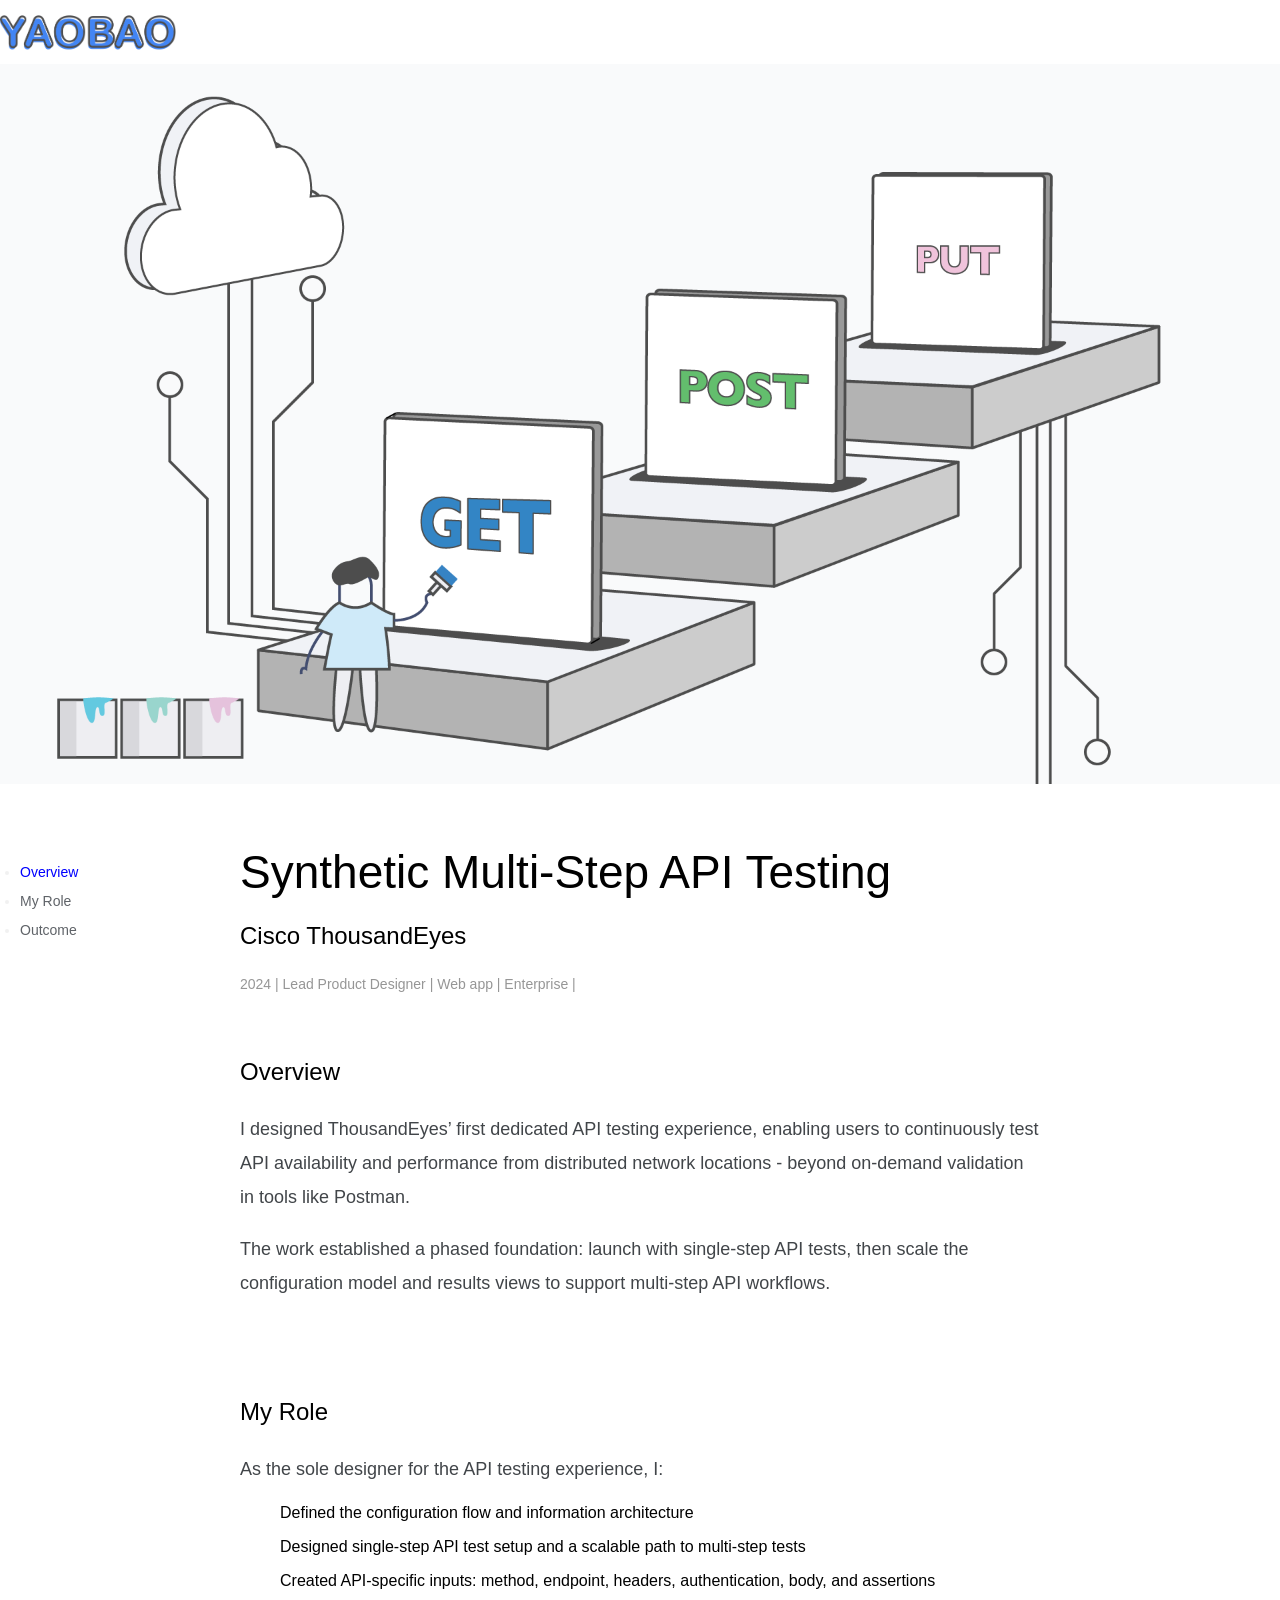
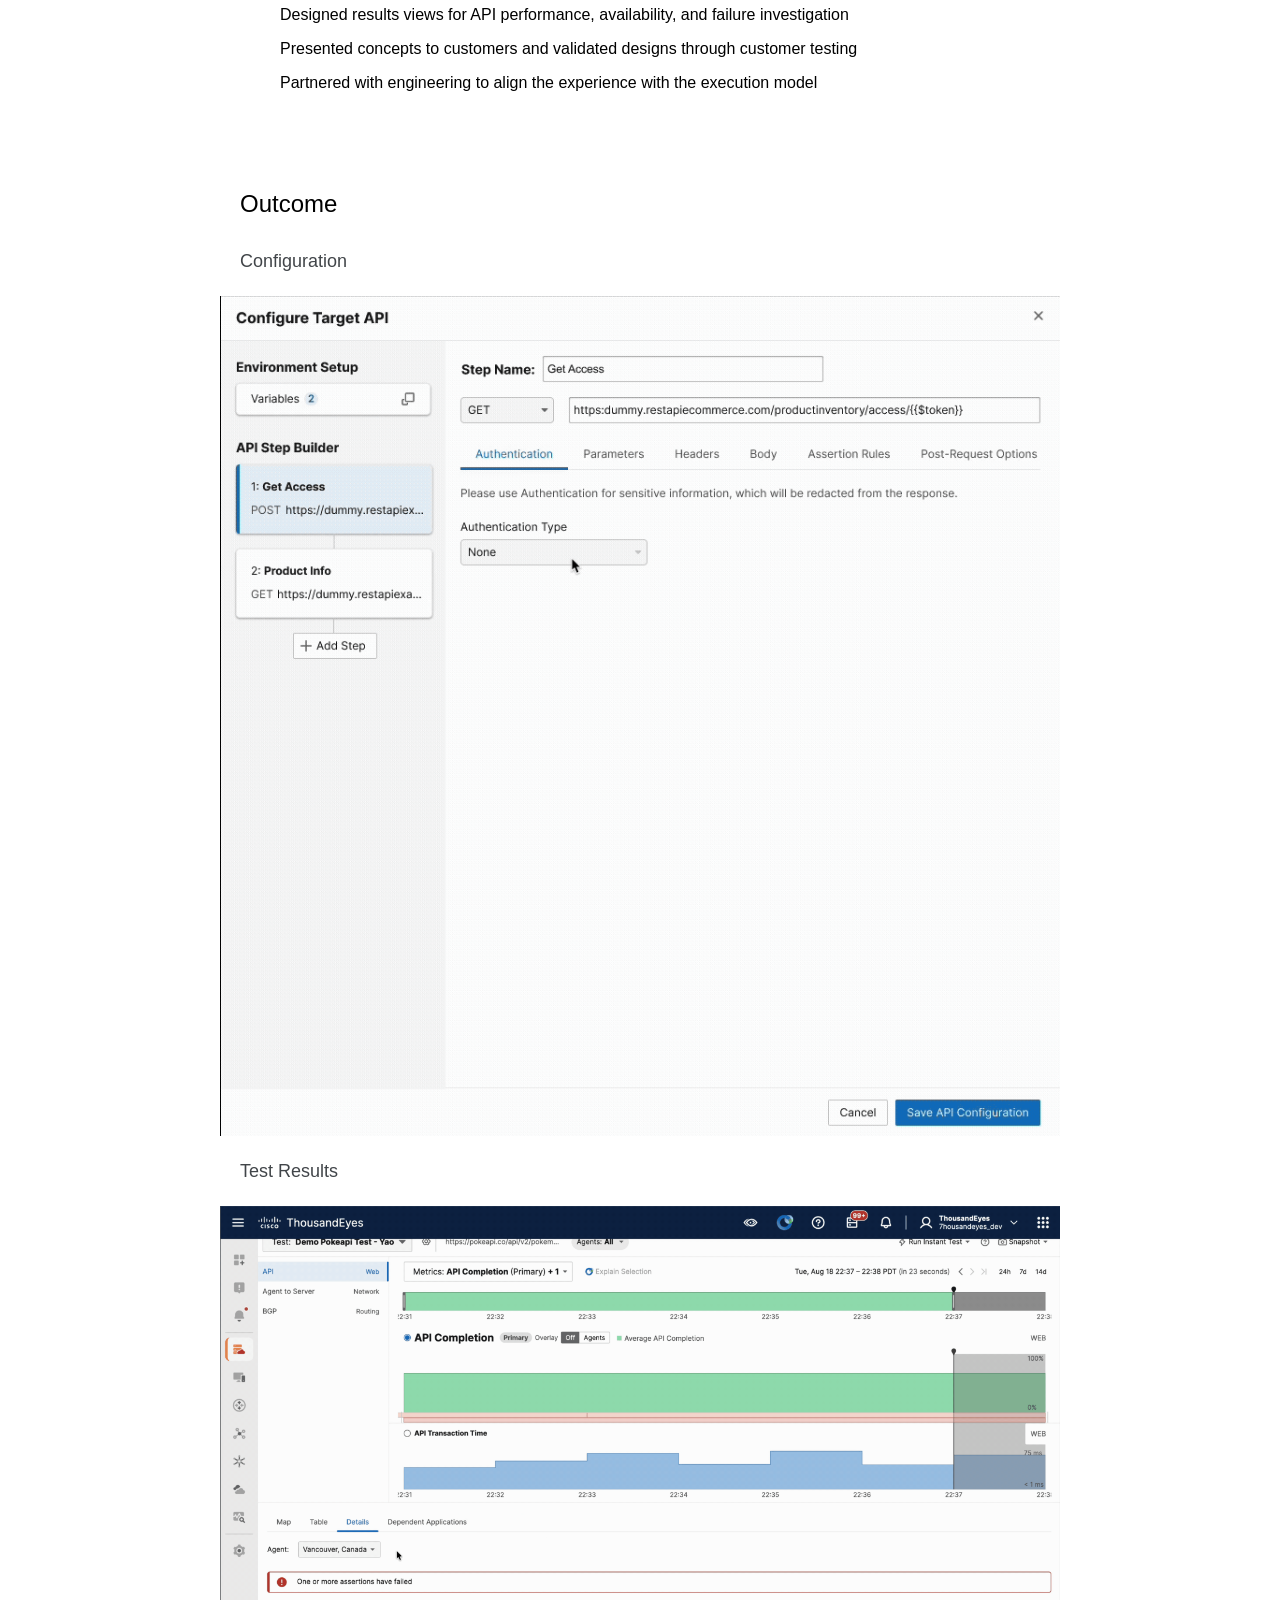
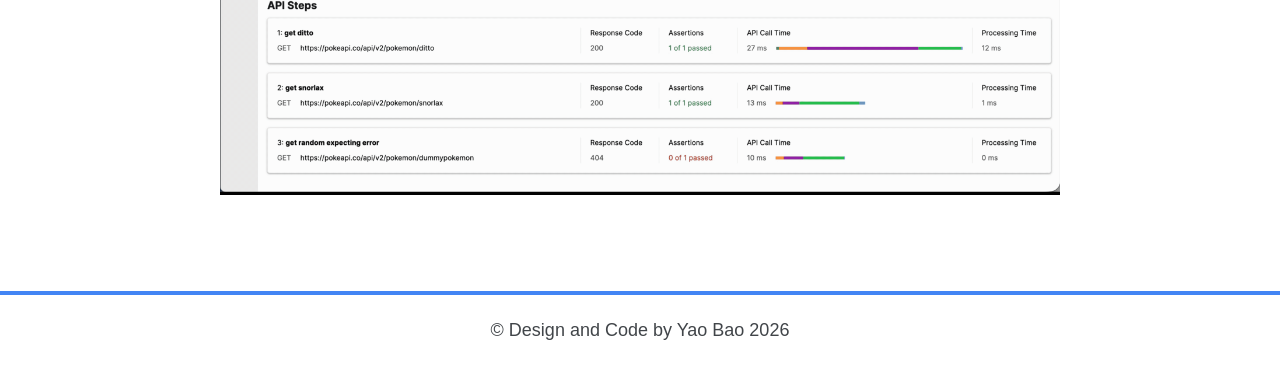
==== 1-API.html @ 7902f37d "Update 1-API.html" ====
<!DOCTYPE html>
<html lang=en>

<head>
    <meta charset="utf-8">
    <meta http-equiv="X-UA-Compatible" content="IE=edge">
    <title>Yao Bao UX Portfolio</title>
    <meta name="description" content="Yao Bao Portfolio">
    <meta name="viewport" content="width=device-width, initial-scale=1">
    <link rel="stylesheet" href="projectstyle.css">
    <link href="https://fonts.googleapis.com/css?family=Roboto:300,300i,400,400i,500,500i,700,700i" rel="stylesheet">
    <link href="https://fonts.googleapis.com/css?family=Roboto+Mono:300,300i,400,400i,500,500i,700,700i" rel="stylesheet">
    <script src="jquery-3.2.1.min.js"></script>
</head>
<style>
    .scroll-down {
      opacity: 1;
      -webkit-transition: all .5s ease-in 3s;
      transition: all .5s ease-in 3s;
    }

    .scroll-down {
      position: absolute;
      bottom: 30px;
      left: 50%;
      margin-left: -16px;
      display: block;
      width: 32px;
      height: 32px;
      border: 2px solid #424242;
      background-size: 14px auto;
      border-radius: 50%;
      z-index: 2;
      -webkit-animation: bounce 2s infinite 2s;
      animation: bounce 2s infinite 2s;
      -webkit-transition: all .2s ease-in;
      transition: all .2s ease-in;
      transform: scale(1)
    }

    .scroll-down:before {
        position: absolute;
        top: calc(50% - 8px);
        left: calc(50% - 6px);
        transform: rotate(-45deg);
        display: block;
        width: 12px;
        height: 12px;
        content: "";
        border: 2px solid #424242;
        border-width: 0px 0 2px 2px;
    }

    @keyframes bounce {
      0%,
      100%,
      20%,
      50%,
      80% {
        -webkit-transform: translateY(0);
        -ms-transform: translateY(0);
        transform: translateY(0);
      }
      40% {
        -webkit-transform: translateY(-10px);
        -ms-transform: translateY(-10px);
        transform: translateY(-10px);
      }
      60% {
        -webkit-transform: translateY(-5px);
        -ms-transform: translateY(-5px);
        transform: translateY(-5px);
      }
    }
</style>

<body>
    
    <!--Scroll to top button-->
    <button onclick="topFunction()" id="myBtn" title="Go to top"> </button>
    
    <div class="projectwrapper">
           
        <!--Logo and Banner-->
        <div class="top-container">
            <div class="home-button">
                <a class="logo" href="index.html"></a>
            </div>
            <img class="banner-img" alt="Project Banner Image" src="img/1-API/API-Cover.png">
        </div>
        
        <!--Content Container-->
        <div class="content-container">
            
            <!--Scrollspy-->
            <div class="scrollspy" id="mySpy">
                <nav>
                    <ul>
                        <li> <a href='#section1'>Overview</a> </li>
                        <li> <a href='#section2'>My Role</a> </li>
                        <li> <a href='#section3'>Outcome</a> </li>
                    </ul>
                </nav>
            </div>
            
            <!--Content-->
            <div class="content">
                
                <!--Plan Title-->
                <h1>Synthetic Multi-Step API Testing</h1>
                <h2>Cisco ThousandEyes</h2>
                <div class="projectTag">2024 | Lead Product Designer | Web app | Enterprise |</div>
                <article>
                    <section>
                        <header>
                            <h3 id='section1'>Overview</h3> </header>
                        <p>I designed ThousandEyes’ first dedicated API testing experience, enabling users to continuously test API availability and performance from distributed network locations - beyond on-demand validation in tools like Postman.</p>
                        <p>The work established a phased foundation: launch with single-step API tests, then scale the configuration model and results views to support multi-step API workflows.</p>
                        
                        
                        
                    </section>
                    <section class="ok">
                        <header>
                            <h3 id='section2'>My Role</h3> </header>
                        <p>As the sole designer for the API testing experience, I:</p>    
                        <ul>Defined the configuration flow and information architecture</ul>
                        <ul>Designed single-step API test setup and a scalable path to multi-step tests</ul>
                        <ul>Created API-specific inputs: method, endpoint, headers, authentication, body, and assertions</ul>
                        <ul>Designed results views for API performance, availability, and failure investigation</ul>
                        <ul>Presented concepts to customers and validated designs through customer testing</ul>
                        <ul>Partnered with engineering to align the experience with the execution model</ul>
                    </section>
                    <section>
                        <header>
                            <h3 id='section3'>Outcome</h3> </header>
                        <p>Configuration</p>
                        <img class="content-img" alt="API Configuration" src="img/1-API/api_configurations.gif">
                        <p>Test Results</p>
                        <img class="content-img" alt="API Configuration" src="img/1-API/api_test_views.gif">
                    </section>
                    
                </article>
            </div>
        </div>
        <footer>
            <p>© Design and Code by Yao Bao 2026</p>
        </footer>
    </div>
    <script>
        (function () {
            var sections = document.querySelectorAll('article [id]');
            var navLinks = document.querySelectorAll('nav ul li a');

            function getClosestSection() {
                var sectionsLength = sections.length;
                for (var index = 0; index < sectionsLength; index++) {
                    if (isBelowScroll(sections.item(index))) break;
                }
                selectLink(sections.item(index).id)
            }

            function isBelowScroll(element) {
                var position = element.getBoundingClientRect();
                return ((position.top > 0 && position.top < window.innerHeight) || (position.bottom > 0 && position.bottom  < window.innerHeight));
            }

            function selectLink(id) {
                Array.prototype.forEach.call(navLinks, function (element) {
                    element.classList.remove('is-selected');
                });
                document.querySelector('a[href="#' + id + '"]').classList.add('is-selected');
            }
            window.addEventListener('scroll', function (event) {
                getClosestSection();
            });
        })();
    </script>
    <script>
        window.onscroll = function () {
            myFunction();
            scrollFunction()
        };
        var scrollspy = document.getElementById("mySpy");
        var sticky = scrollspy.offsetTop;

        function myFunction() {
            if (window.pageYOffset >= sticky - 60) {
                scrollspy.classList.add("sticky");
            }
            else {
                scrollspy.classList.remove("sticky");
            }
        }
        
        function scrollFunction() {
            if (document.body.scrollTop > 20 || document.documentElement.scrollTop > 20) {
                document.getElementById("myBtn").style.display = "block";
            }
            else {
                document.getElementById("myBtn").style.display = "none";
            }
        }
        function topFunction() {
            $('html, body').animate({
            scrollTop: 0
            }, 800);
        }
    </script>
    <script>
        $(function() {
        $('.scroll-down').click (function() {
        $('html, body').animate({scrollTop: $('section.ok').offset().top }, 'slow');
        return false;
        });
        });
    </script>
    
</body>

</html>
---- projectstyle.css ----
/* Copyright (c) 2017-2018 Yao Bao*/

/* #Navigation Items
================================================== */

#myBtn {
    display: none;
    position: fixed;
    width:50px;
    height:50px;
    bottom: 20px;
    right: 20px;
    z-index: 999;
    border: none;
    outline: none;
    cursor: pointer;
    background-image: url(img/angle-up.png);
    background-size: contain;
    background-repeat: no-repeat;
    border-radius: 50%;
}

/*Scrollspy*/
nav {
    position: absolute;
    width: 150px;
    height: auto;
    background: #fff;
    font-family:'Inter', sans-serif;
}

nav ul{
    padding-left: 20px;
}

nav ul li {
    font-size: 14px;
    line-height: 24px;
    font-weight: 300;
    padding-bottom: 5px;
}

nav ul li a:link {
    text-decoration: none;
    color: #5f6368;
}

nav ul li a:hover {
    color: #5f6368;
}

nav ul li a:visited {
    color: #5f6368;
}

nav ul li a.is-selected {
    font-weight: 500; 
    color: blue;
}

/*Content
================================*/

body {
    font-family: "Inter", sans-serif;
    margin:0;
}

article {
    margin-top: 64px;
}

h1{
    font-family:'Inter', sans-serif;
    font-size: 46px;
    line-height: 56px;
    font-weight: 400;
    margin-bottom:20px;
}

h2{
    font-family:'Inter', sans-serif;
    font-size: 24px;
    margin-bottom: 24px;
    margin-top: 6px;
    line-height: 32px;
    font-weight: 500;
}

h3{
    font-family:'Inter', sans-serif;
    font-size: 24px;
    line-height: 32px;
    font-weight: 500;
}

h4{
    font-family:'Inter', sans-serif;
    font-size: 18px;
    line-height: 24px;
    font-weight: 500;
    color: #5f6368;
}

.projectTag{
    font-size: 14px;
    font-weight: 400;
    font-style: normal;
    color: #969696;
    font-family: 'Inter', sans-serif;
}

p{
    font-size: 18px;
    line-height: 34px;
    color: #414549;
}

a:link {
    text-decoration: none;
    color:#4285f4;
}

a:hover {
    color: #4285f4;
}

a:visited {
    color: #4285f4;
}

a.is-selected {
    font-weight: 500; 
    color: #4285f4;
}

.divider{
    width: 49%;
    height: 30px;
    border-right: 2px solid #424242;
    margin-bottom: 20px;
}

section{
    position: relative;
    margin-bottom: 96px;
}

.banner-img{
    width:100%;
}

.top-container {
    margin-left: auto;
    margin-right: auto;
    width: 100%;
    max-width: 1280px; 
}
.home-button{
    width:100%;
    height: 40px;
    position:relative;
    padding-top: 12px;
    padding-bottom: 12px;
}
.logo{
    position: relative;
    display: block;
    height: 40px;
    width: auto;
    background: url(img/logo-full.png) no-repeat;
    background-size: contain;
}
.content-container {
    margin-left: auto;
    margin-right: auto;
    width: 100%;
    max-width: 1280px; 
}
.scrollspy {
    width: 100%;
    position:relative;
    margin-top: 60px;
    color: #f1f1f1;
    display: block;
}

.content {
    width:800px;
    padding: 0 32px 0 32px;
    margin:auto;
    display:block;
}

.content-img{
    Width: 840px;
    margin-left:-20px;
    margin-right: -20px;
    height: auto;
}

.content-img-shadow{
    Width: 840px;
    margin-left:-20px;
    margin-right: -20px;
    height: auto;
    box-shadow: 0 1px 2px rgba(0, 0, 0, .5);
}

section li{
    font-size: 18px;
    line-height: 34px;
    color: #414549;
}

.img-caption{
    font-size: 14px;
    font-weight: 400;
    font-style: normal;
    color: #969696;
    font-family: Roboto Mono;
    text-align: center;
    margin-top: 8px;
    margin-bottom: 30px;
}

.quote{
    font-size: 18px;
    line-height: 34px;
    color: #414549;
    font-style: italic;
    text-align: left;
    background-color: #f1f3f4;
    padding: 15px 50px 15px 50px;
    border-left: 4px solid #4285f4;
    border-top-right-radius: 5px;
    border-bottom-right-radius: 5px;
}



.sticky {
    position: fixed;
    top: 0;
    width: 100%;
}

.float-bottom{
    position: absolute;
    bottom: 0;
}

footer{
    border-top: 4px solid #4285f4;
    margin-left: auto;
    margin-right: auto;
    width: 100%;
    max-width: 1280px;
    text-align: center;
}



/*Image Slider Style*/



.mySlides1, .mySlides2, .mySlides3{display: none}
img {vertical-align: middle;}

/* Slideshow container */
.slideshow-container {
  max-width: 840px;
  position: relative;
  margin-left:-20px;
  margin-right: -20px;
  height: auto;
}

/* Next & previous buttons */
.prev, .next {
  cursor: pointer;
  position: absolute;
  top: 50%;
  width: auto;
  padding: 16px;
  margin-top: -22px;
  color: black;
  font-weight: bold;
  font-size: 18px;
  transition: 0.6s ease;
  border-radius: 0 3px 3px 0;
  
}

/* Position the "next button" to the right */
.next {
  right: 0;
  border-radius: 3px 0 0 3px;
}

/* Number text (1/3 etc) */
.numbertext {
  color: black;
  font-size: 12px;
  padding: 8px 12px;
  position: absolute;
  top: 0;
}

/* On hover, add a grey background color */
.prev:hover, .next:hover {
  background-color: #f1f1f1;
  color: black;
}

/*Responsiveness
============================*/

@media screen and (max-width: 1124px) {

    .top-container {
        margin-left: auto;
        margin-right: auto;
        width: 100%; 
    }
    .content-container {
        margin-left: auto;
        margin-right: auto;
        width: 100%; 
    }
    .content{
        width: 800px;
        padding: 0;
        margin-left: 150px;
        margin-right: auto;
    }
    .content-img{
        Width: 100%;
        margin: 0;
        height: auto;
    }
    
    .content-img-shadow{
        Width: 100%;
        margin: 0;
        height: auto;
    }
    .slideshow-container {
        max-width: 100%;
        margin: 0;
        height: auto;
    }
}

@media screen and (max-width: 1024px) {
    .scrollspy {
        display: none;
    }
    .top-container {
        margin-left: auto;
        margin-right: auto;
        width: 100%; 
    }
    .content-container {
        margin-left: auto;
        margin-right: auto;
        width: 100%; 
    }
    .content{
        width: 90%;
        padding: 0;
        margin-left: auto;
        margin-right: auto;
    }
    .slideshow-container {
        max-width: 100%;
        margin:0;
        height: auto;
    }

    .logo{
        position: relative;
        display: block;
        height: 40px;
        width: auto;
        margin-left: 20px;
        background: url(img/logo.png) no-repeat;
        background-size: contain;
    }
}
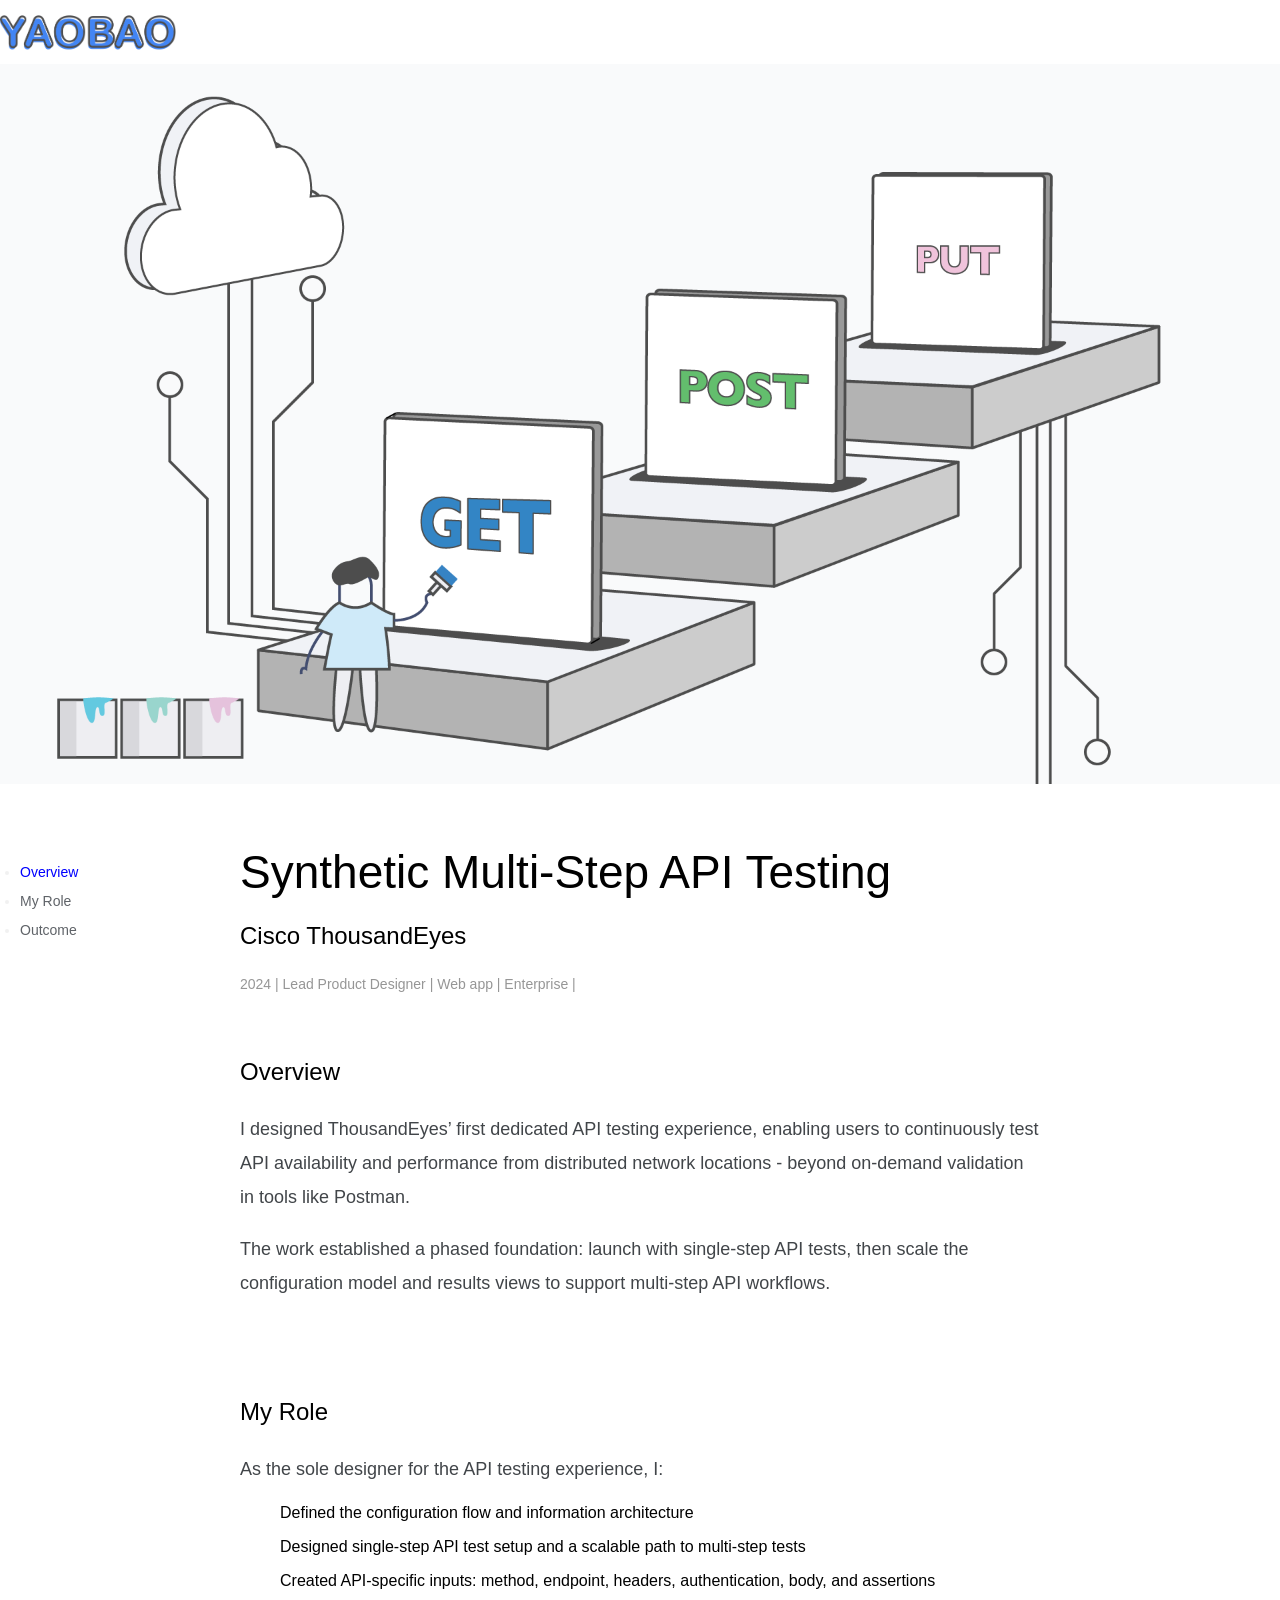
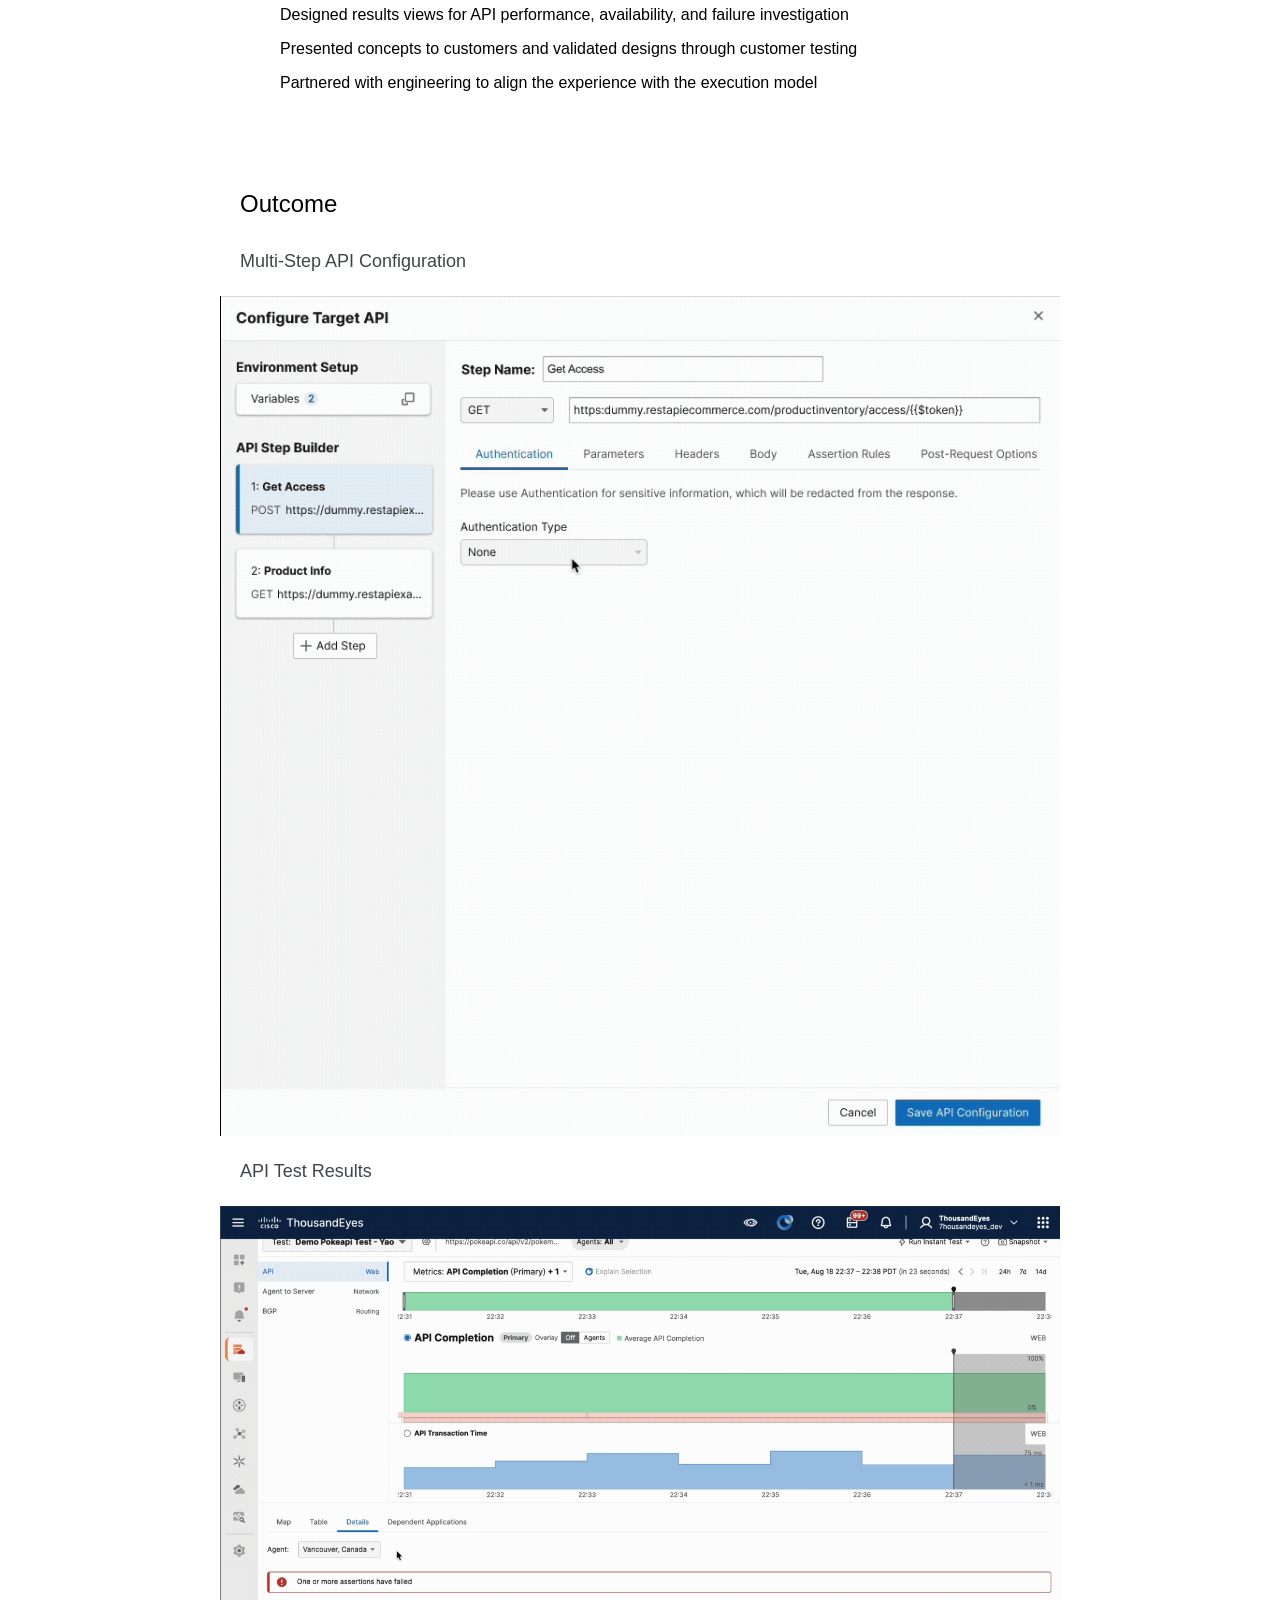
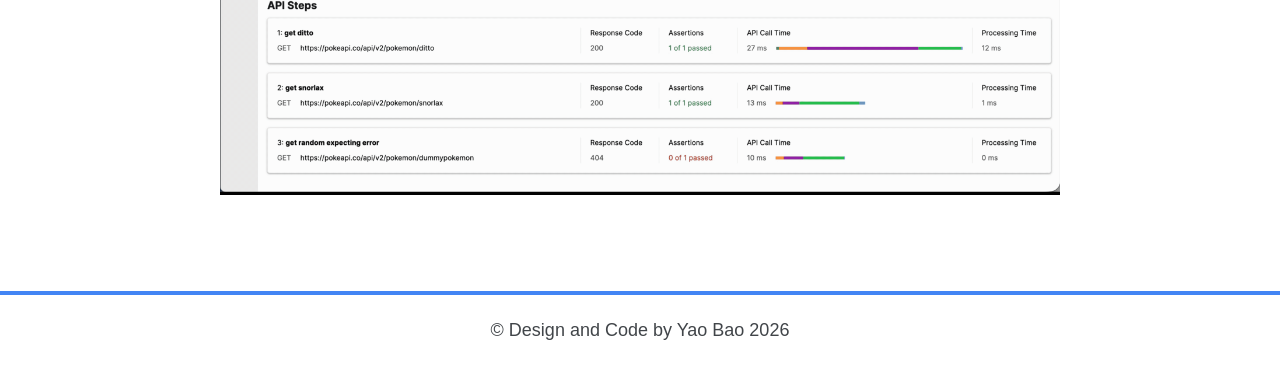
==== commit b9fcaa07: "Update 1-API.html" ====
--- a/1-API.html
+++ b/1-API.html
@@ -134,9 +134,9 @@
                     <section>
                         <header>
                             <h3 id='section3'>Outcome</h3> </header>
-                        <p>Configuration</p>
+                        <p>Multi-Step API Configuration</p>
                         <img class="content-img" alt="API Configuration" src="img/1-API/api_configurations.gif">
-                        <p>Test Results</p>
+                        <p>API Test Results</p>
                         <img class="content-img" alt="API Configuration" src="img/1-API/api_test_views.gif">
                     </section>
                     
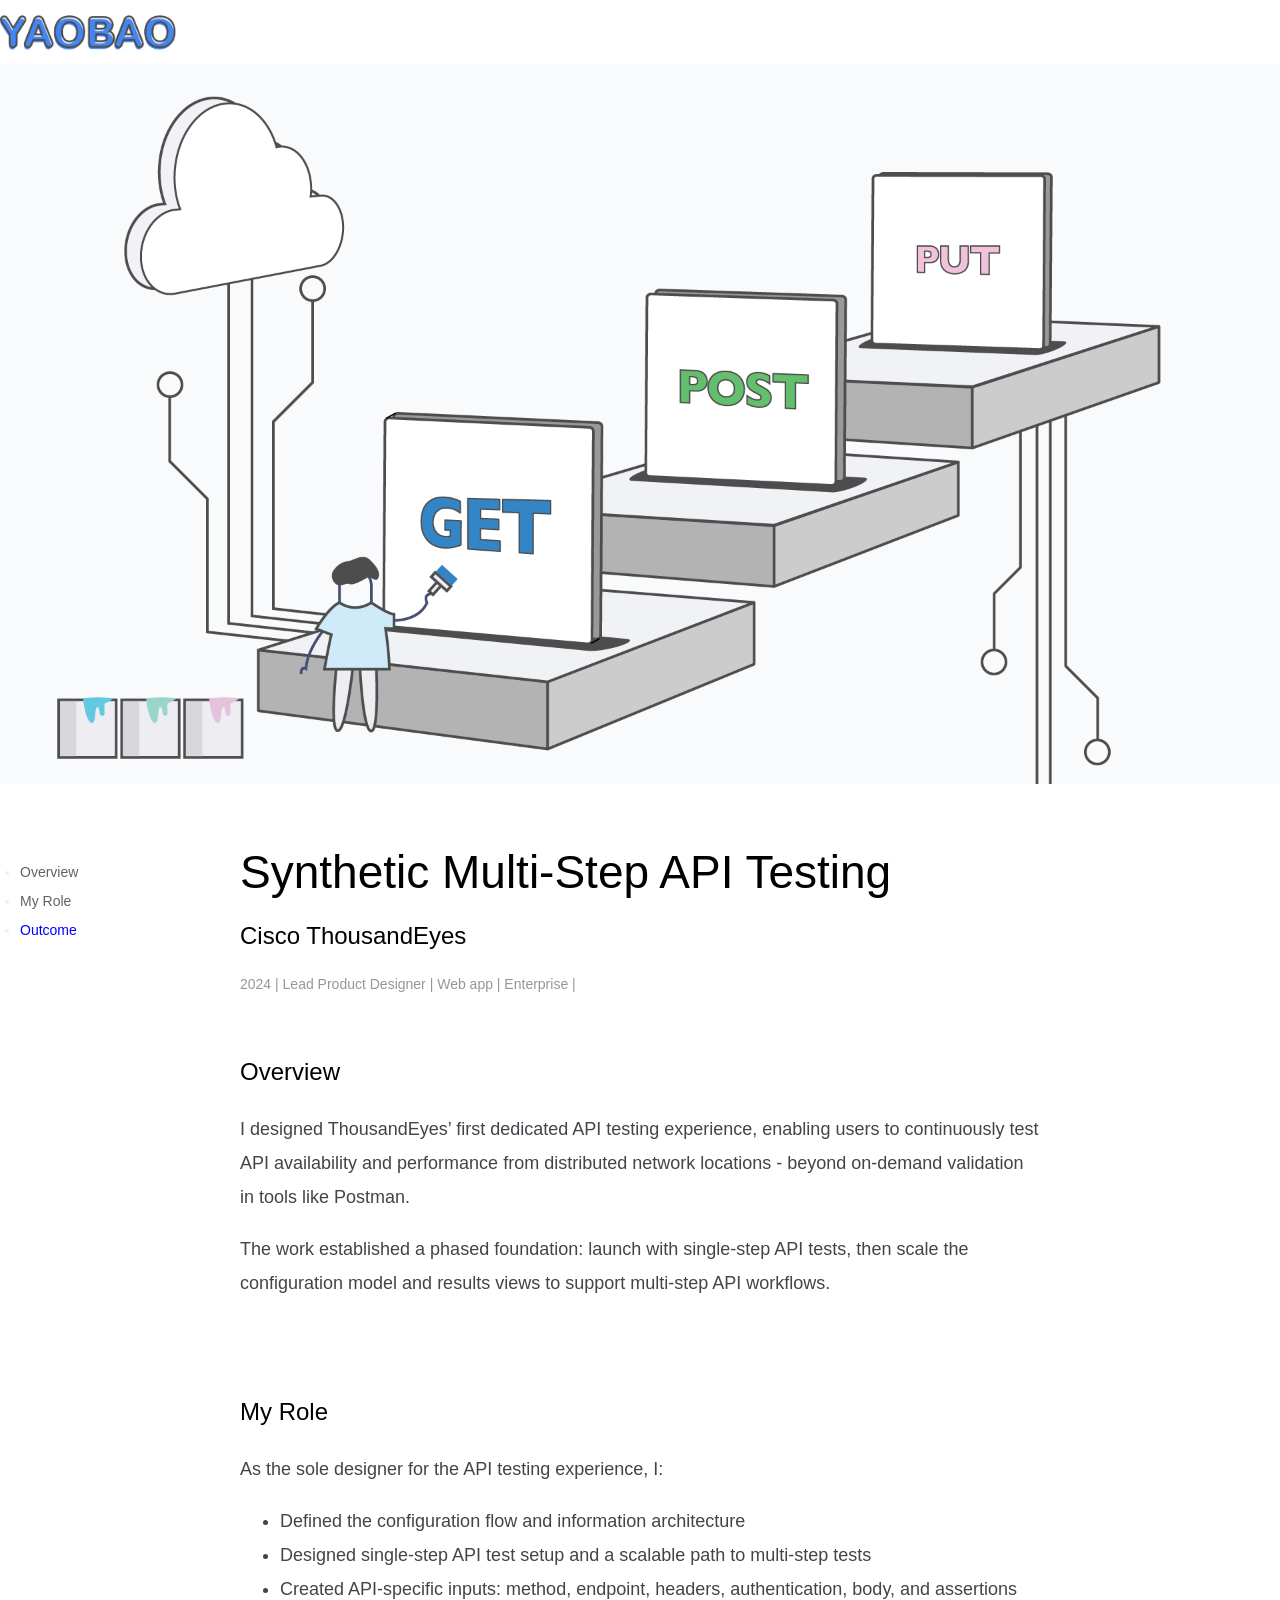
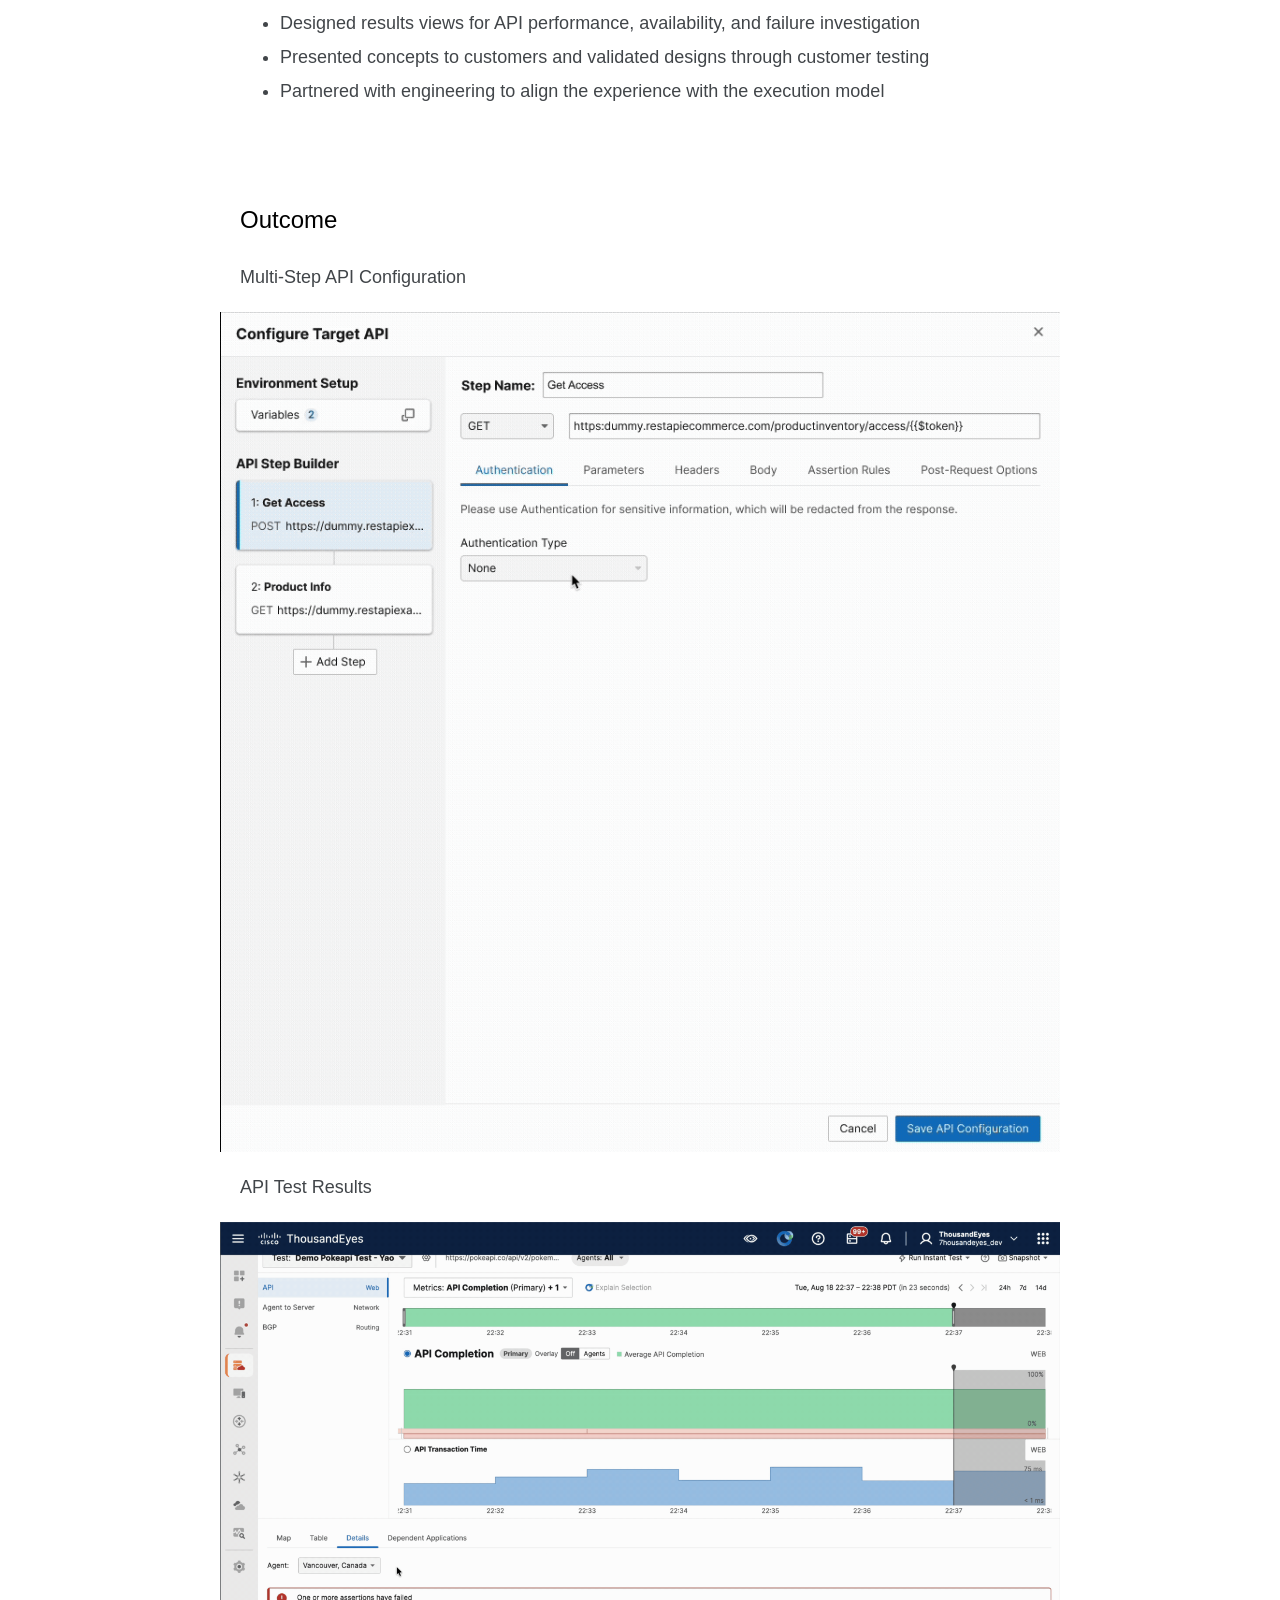
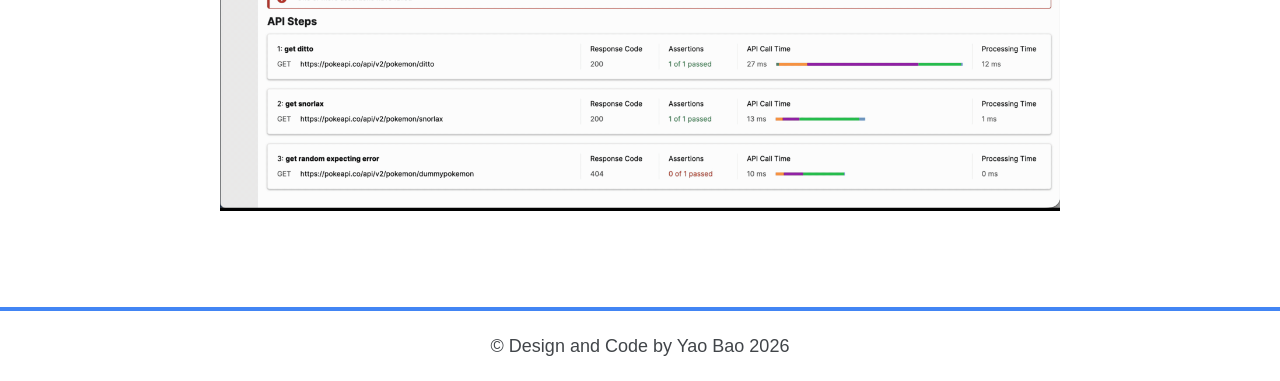
==== commit e8feeddc: "Update 1-API.html" ====
--- a/1-API.html
+++ b/1-API.html
@@ -124,12 +124,14 @@
                         <header>
                             <h3 id='section2'>My Role</h3> </header>
                         <p>As the sole designer for the API testing experience, I:</p>    
-                        <ul>Defined the configuration flow and information architecture</ul>
-                        <ul>Designed single-step API test setup and a scalable path to multi-step tests</ul>
-                        <ul>Created API-specific inputs: method, endpoint, headers, authentication, body, and assertions</ul>
-                        <ul>Designed results views for API performance, availability, and failure investigation</ul>
-                        <ul>Presented concepts to customers and validated designs through customer testing</ul>
-                        <ul>Partnered with engineering to align the experience with the execution model</ul>
+                        <ul>
+                            <li>Defined the configuration flow and information architecture</li>
+                            <li>Designed single-step API test setup and a scalable path to multi-step tests</li>
+                            <li>Created API-specific inputs: method, endpoint, headers, authentication, body, and assertions</li>
+                            <li>Designed results views for API performance, availability, and failure investigation</li>
+                            <li>Presented concepts to customers and validated designs through customer testing</li>
+                            <li>Partnered with engineering to align the experience with the execution model</li>
+                        </ul>
                     </section>
                     <section>
                         <header>
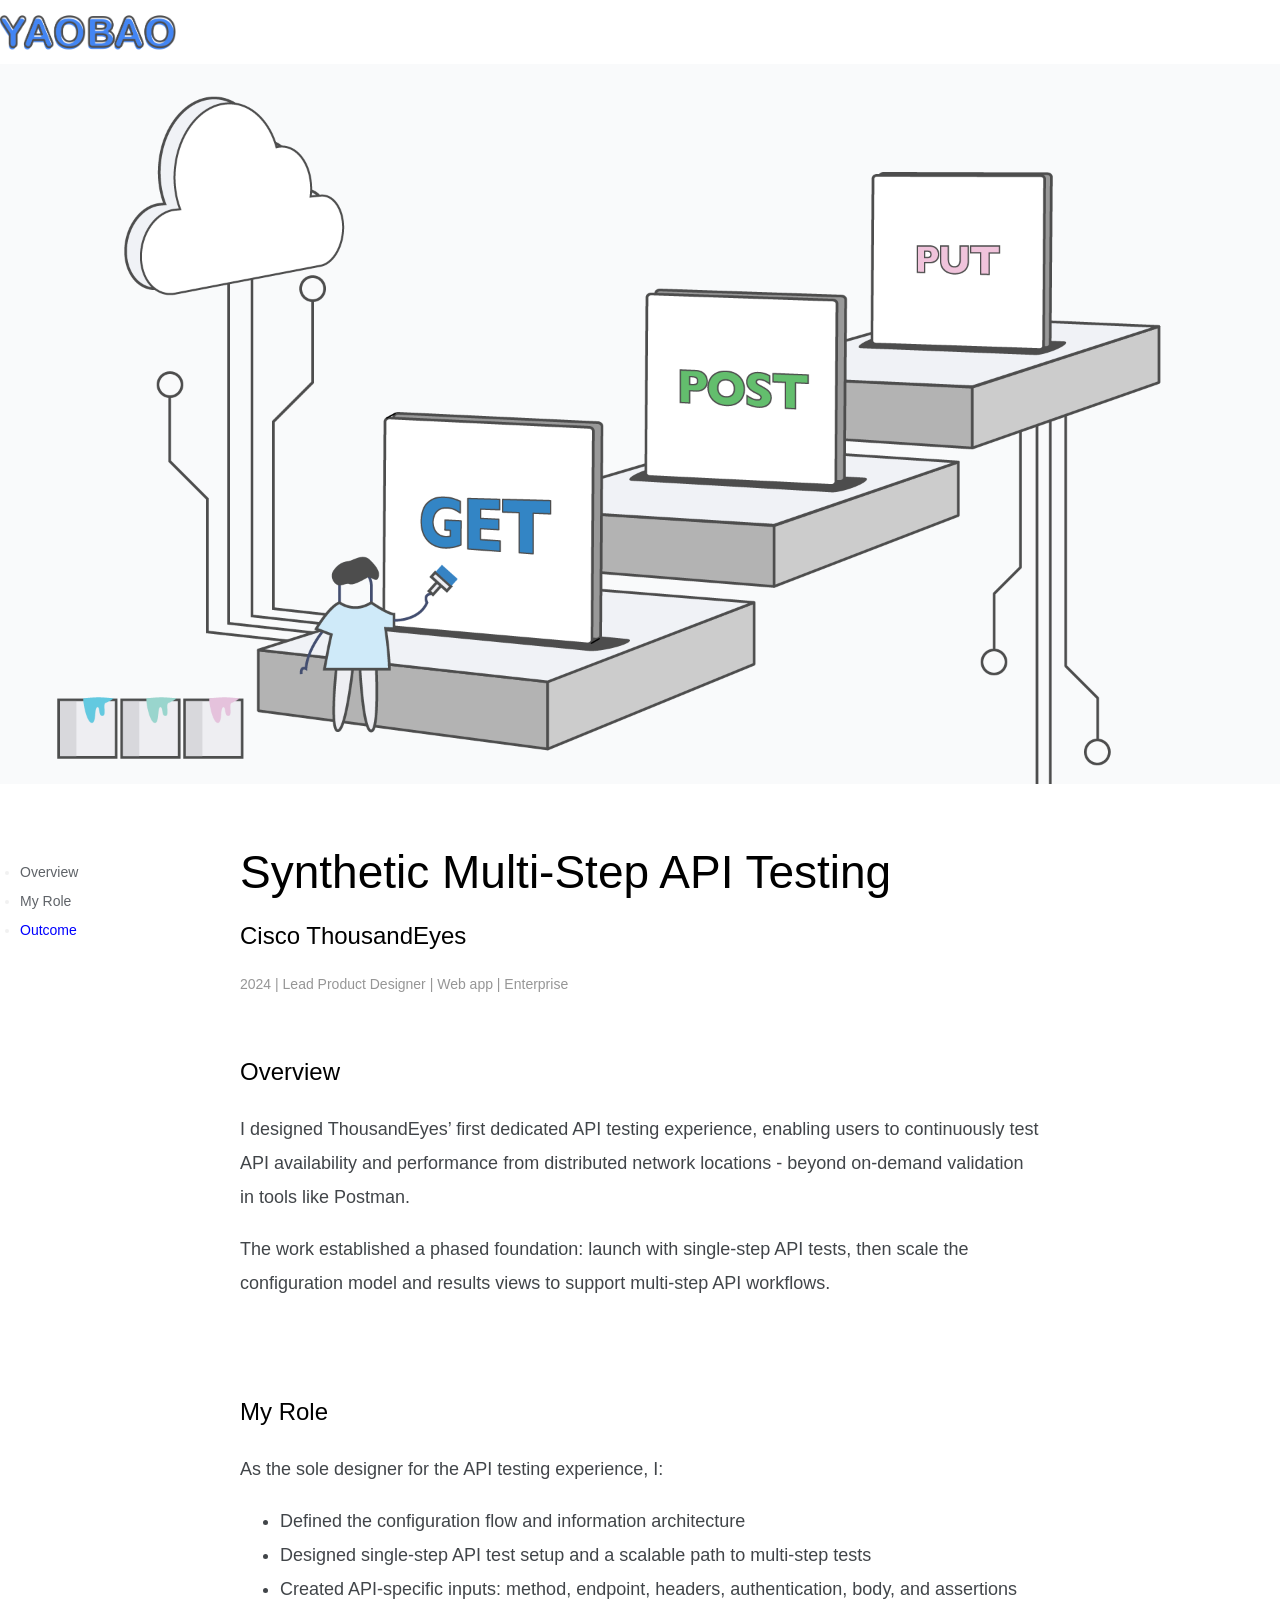
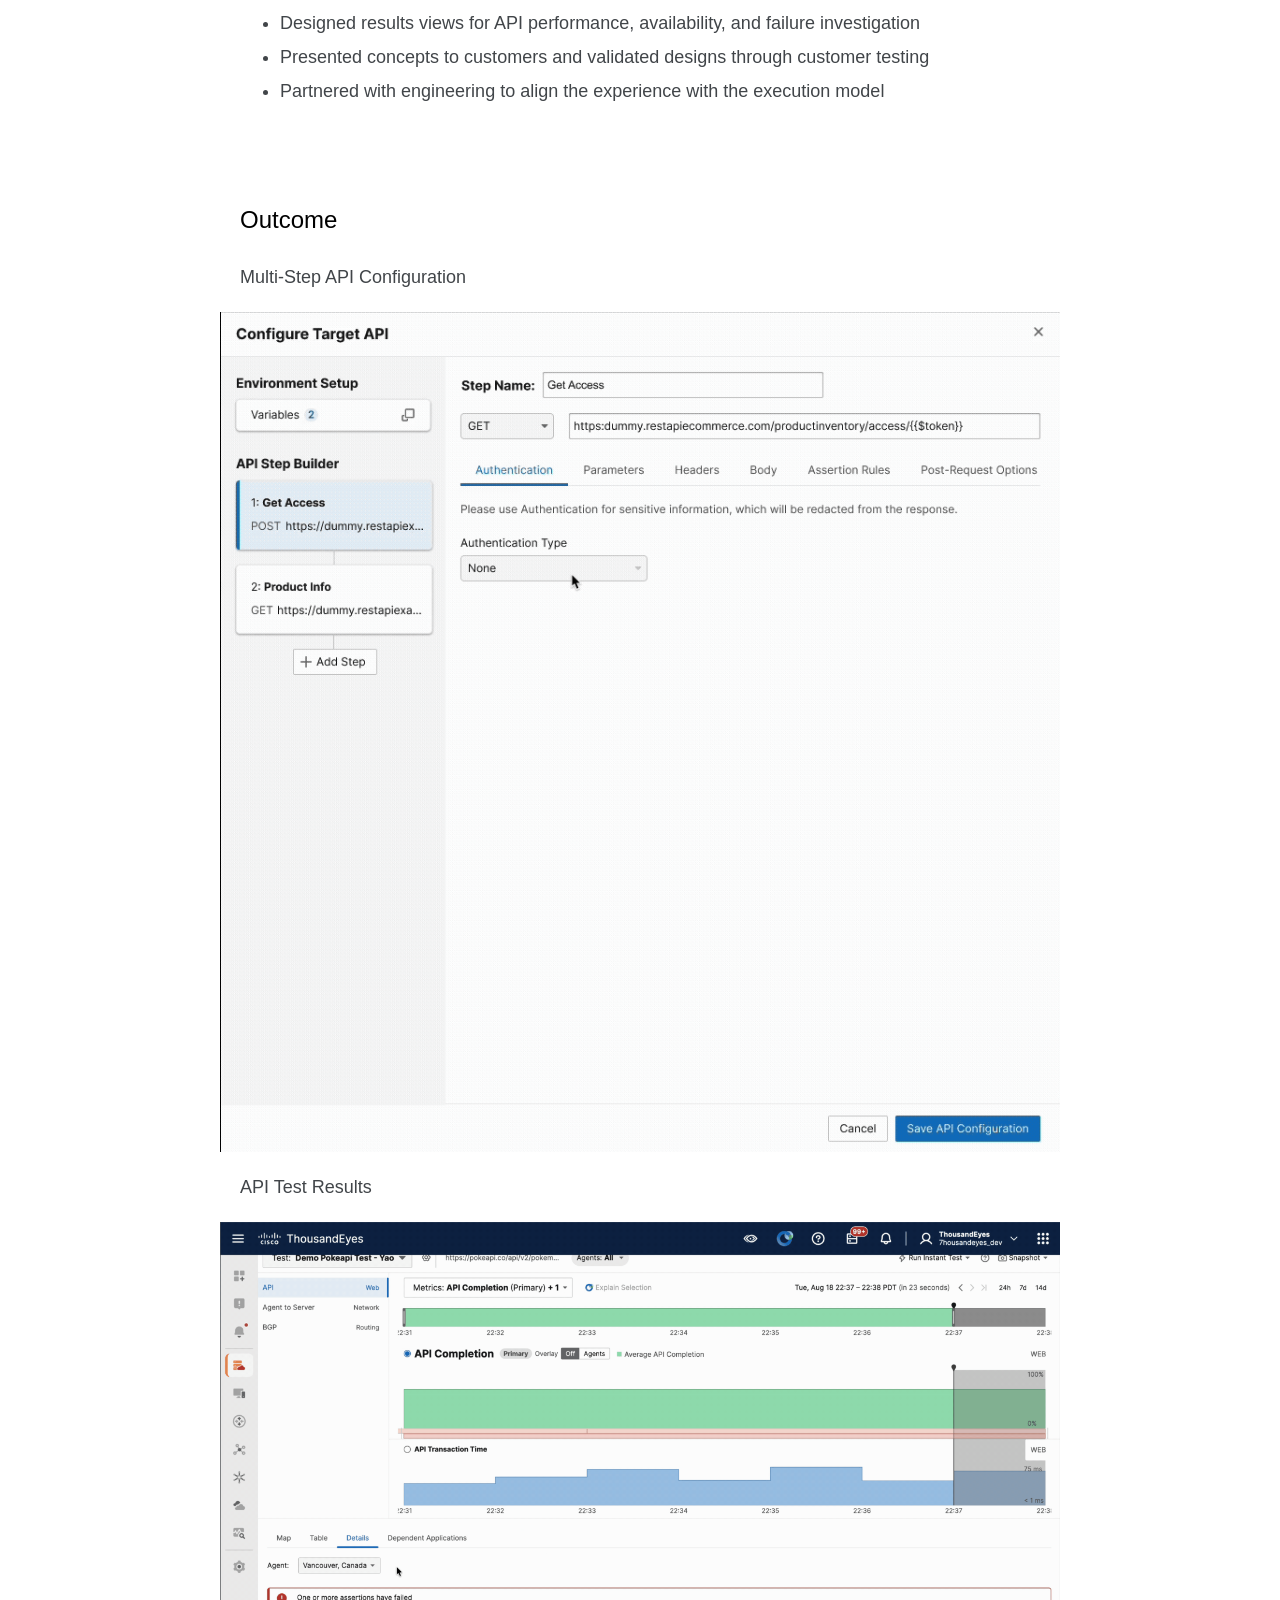
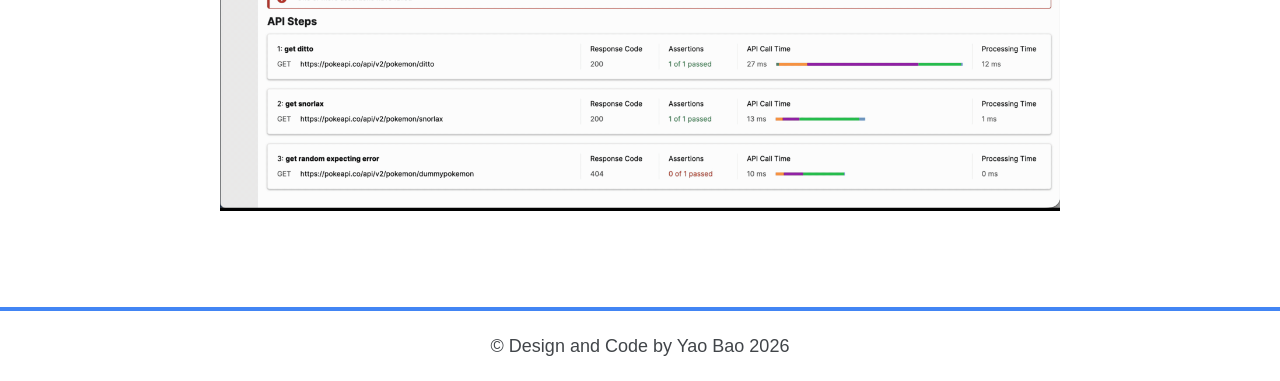
==== commit 234085f3: "Update 1-API.html" ====
--- a/1-API.html
+++ b/1-API.html
@@ -109,7 +109,7 @@
                 <!--Plan Title-->
                 <h1>Synthetic Multi-Step API Testing</h1>
                 <h2>Cisco ThousandEyes</h2>
-                <div class="projectTag">2024 | Lead Product Designer | Web app | Enterprise |</div>
+                <div class="projectTag">2024 | Lead Product Designer | Web app | Enterprise </div>
                 <article>
                     <section>
                         <header>
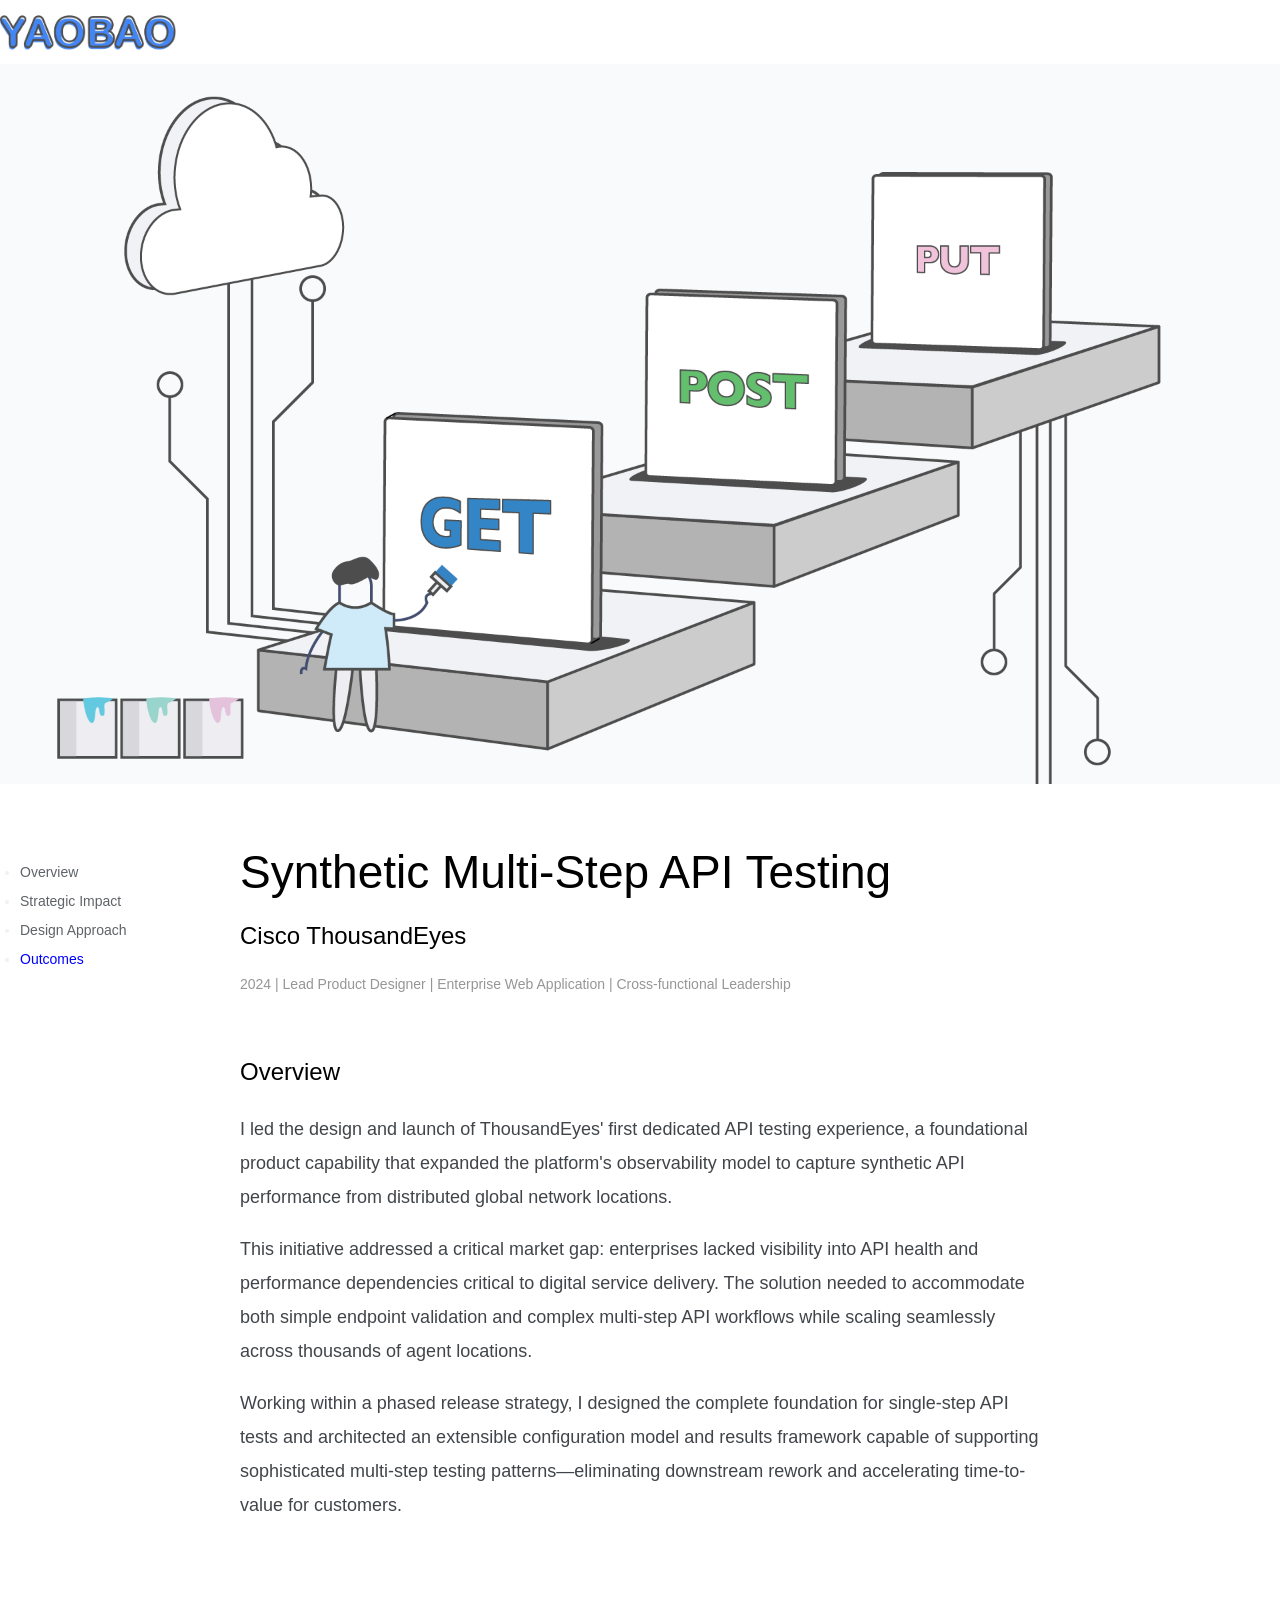
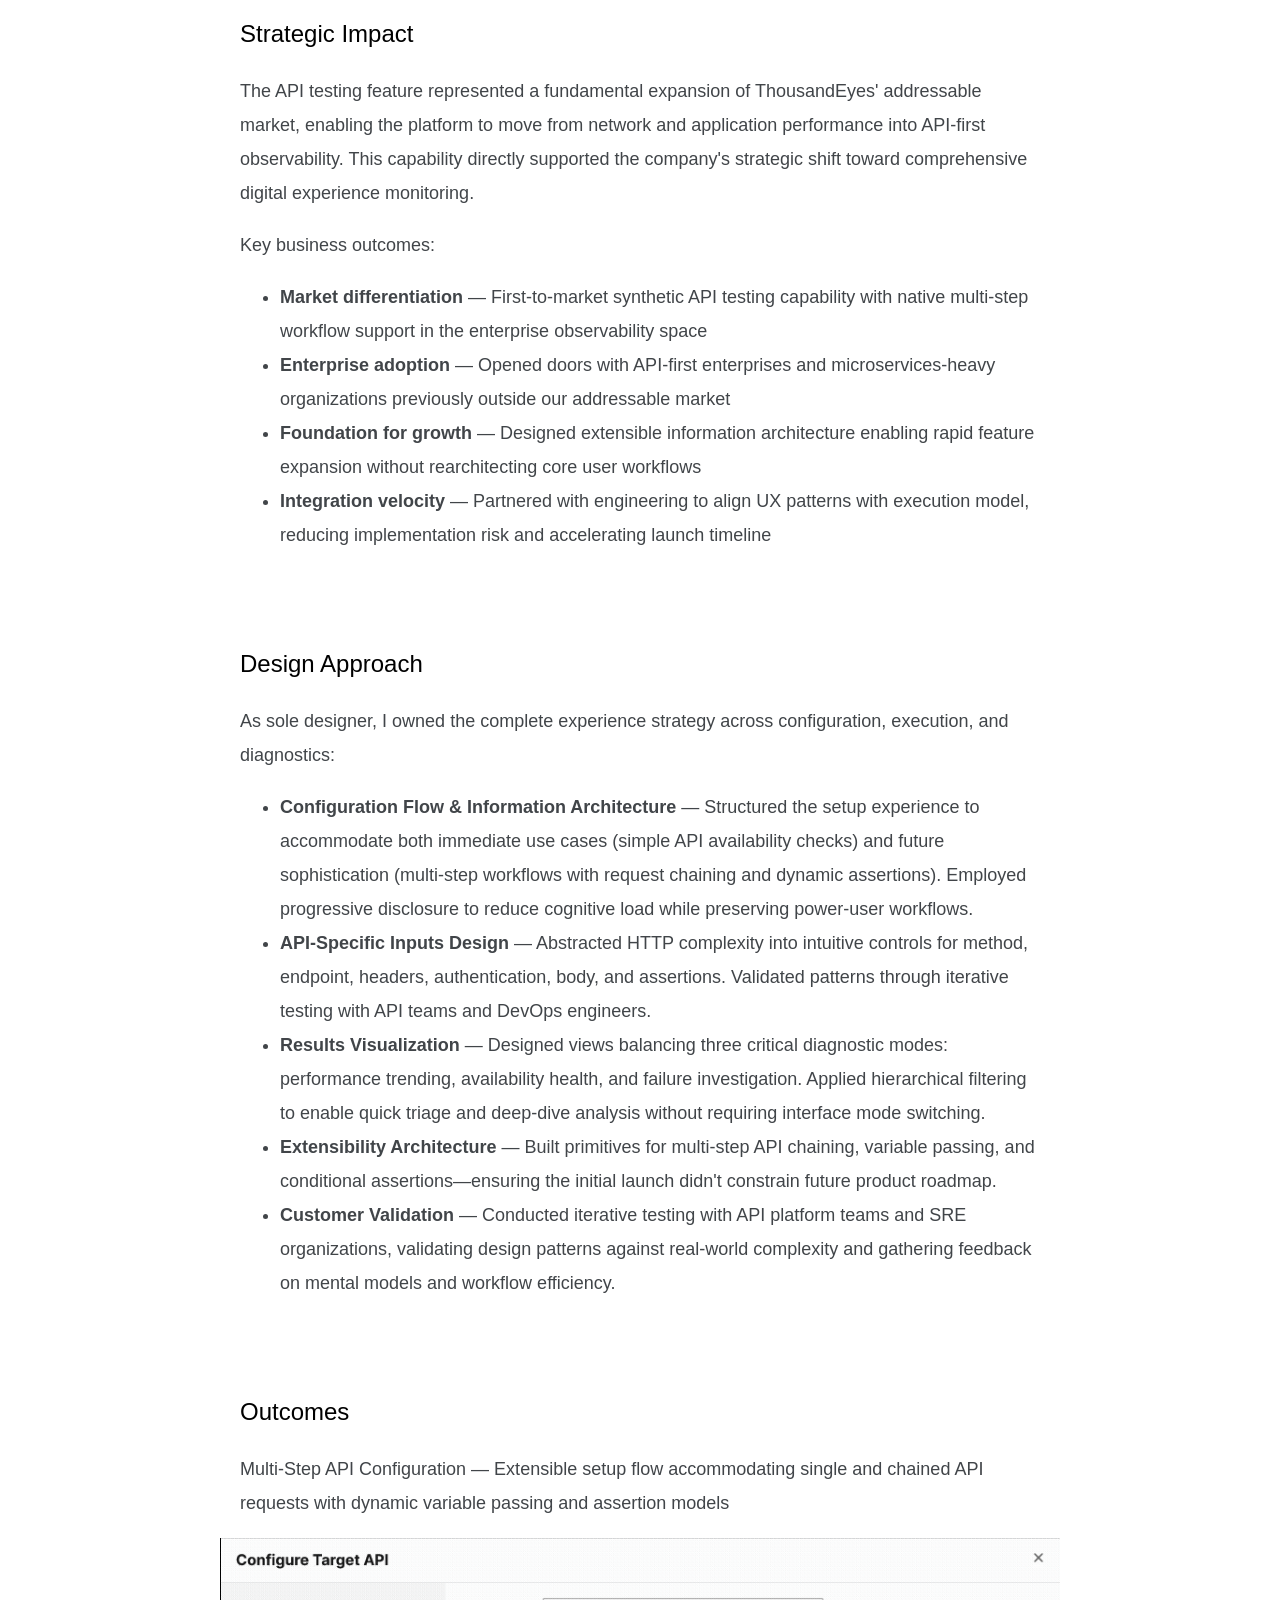
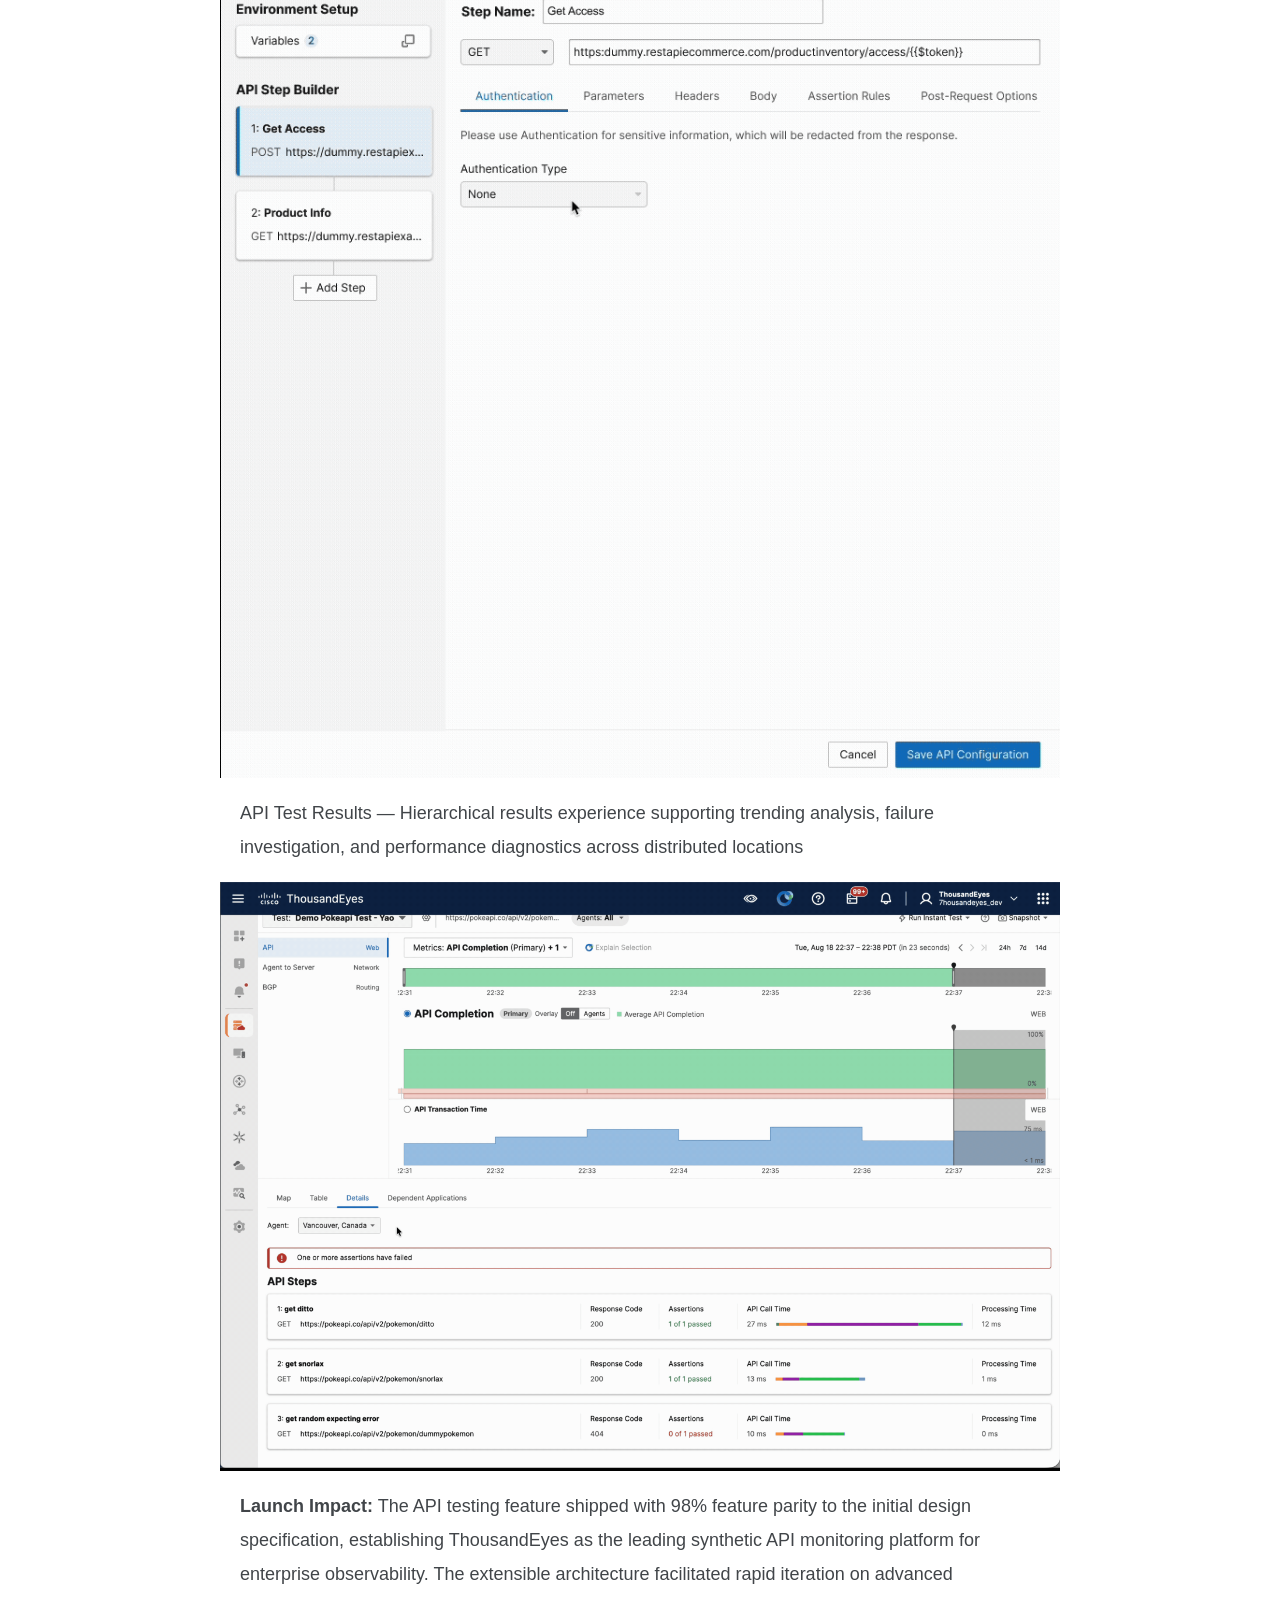
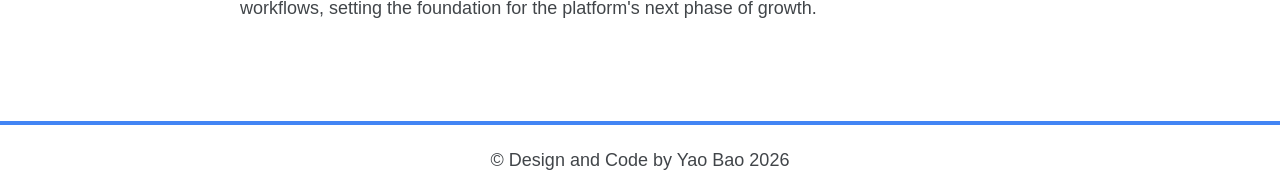
==== commit c29403bd: "Elevate API testing case study to senior staff designer level" ====
--- a/1-API.html
+++ b/1-API.html
@@ -97,8 +97,9 @@
                 <nav>
                     <ul>
                         <li> <a href='#section1'>Overview</a> </li>
-                        <li> <a href='#section2'>My Role</a> </li>
-                        <li> <a href='#section3'>Outcome</a> </li>
+                        <li> <a href='#section2'>Strategic Impact</a> </li>
+                        <li> <a href='#section3'>Design Approach</a> </li>
+                        <li> <a href='#section4'>Outcomes</a> </li>
                     </ul>
                 </nav>
             </div>
@@ -109,37 +110,47 @@
                 <!--Plan Title-->
                 <h1>Synthetic Multi-Step API Testing</h1>
                 <h2>Cisco ThousandEyes</h2>
-                <div class="projectTag">2024 | Lead Product Designer | Web app | Enterprise </div>
+                <div class="projectTag">2024 | Lead Product Designer | Enterprise Web Application | Cross-functional Leadership</div>
                 <article>
                     <section>
                         <header>
                             <h3 id='section1'>Overview</h3> </header>
-                        <p>I designed ThousandEyes’ first dedicated API testing experience, enabling users to continuously test API availability and performance from distributed network locations - beyond on-demand validation in tools like Postman.</p>
-                        <p>The work established a phased foundation: launch with single-step API tests, then scale the configuration model and results views to support multi-step API workflows.</p>
-                        
-                        
-                        
+                        <p>I led the design and launch of ThousandEyes' first dedicated API testing experience, a foundational product capability that expanded the platform's observability model to capture synthetic API performance from distributed global network locations.</p>
+                        <p>This initiative addressed a critical market gap: enterprises lacked visibility into API health and performance dependencies critical to digital service delivery. The solution needed to accommodate both simple endpoint validation and complex multi-step API workflows while scaling seamlessly across thousands of agent locations.</p>
+                        <p>Working within a phased release strategy, I designed the complete foundation for single-step API tests and architected an extensible configuration model and results framework capable of supporting sophisticated multi-step testing patterns—eliminating downstream rework and accelerating time-to-value for customers.</p>
                     </section>
                     <section class="ok">
                         <header>
-                            <h3 id='section2'>My Role</h3> </header>
-                        <p>As the sole designer for the API testing experience, I:</p>    
+                            <h3 id='section2'>Strategic Impact</h3> </header>
+                        <p>The API testing feature represented a fundamental expansion of ThousandEyes' addressable market, enabling the platform to move from network and application performance into API-first observability. This capability directly supported the company's strategic shift toward comprehensive digital experience monitoring.</p>
+                        <p>Key business outcomes:</p>
                         <ul>
-                            <li>Defined the configuration flow and information architecture</li>
-                            <li>Designed single-step API test setup and a scalable path to multi-step tests</li>
-                            <li>Created API-specific inputs: method, endpoint, headers, authentication, body, and assertions</li>
-                            <li>Designed results views for API performance, availability, and failure investigation</li>
-                            <li>Presented concepts to customers and validated designs through customer testing</li>
-                            <li>Partnered with engineering to align the experience with the execution model</li>
+                            <li><strong>Market differentiation</strong> — First-to-market synthetic API testing capability with native multi-step workflow support in the enterprise observability space</li>
+                            <li><strong>Enterprise adoption</strong> — Opened doors with API-first enterprises and microservices-heavy organizations previously outside our addressable market</li>
+                            <li><strong>Foundation for growth</strong> — Designed extensible information architecture enabling rapid feature expansion without rearchitecting core user workflows</li>
+                            <li><strong>Integration velocity</strong> — Partnered with engineering to align UX patterns with execution model, reducing implementation risk and accelerating launch timeline</li>
                         </ul>
                     </section>
                     <section>
                         <header>
-                            <h3 id='section3'>Outcome</h3> </header>
-                        <p>Multi-Step API Configuration</p>
+                            <h3 id='section3'>Design Approach</h3> </header>
+                        <p>As sole designer, I owned the complete experience strategy across configuration, execution, and diagnostics:</p>
+                        <ul>
+                            <li><strong>Configuration Flow & Information Architecture</strong> — Structured the setup experience to accommodate both immediate use cases (simple API availability checks) and future sophistication (multi-step workflows with request chaining and dynamic assertions). Employed progressive disclosure to reduce cognitive load while preserving power-user workflows.</li>
+                            <li><strong>API-Specific Inputs Design</strong> — Abstracted HTTP complexity into intuitive controls for method, endpoint, headers, authentication, body, and assertions. Validated patterns through iterative testing with API teams and DevOps engineers.</li>
+                            <li><strong>Results Visualization</strong> — Designed views balancing three critical diagnostic modes: performance trending, availability health, and failure investigation. Applied hierarchical filtering to enable quick triage and deep-dive analysis without requiring interface mode switching.</li>
+                            <li><strong>Extensibility Architecture</strong> — Built primitives for multi-step API chaining, variable passing, and conditional assertions—ensuring the initial launch didn't constrain future product roadmap.</li>
+                            <li><strong>Customer Validation</strong> — Conducted iterative testing with API platform teams and SRE organizations, validating design patterns against real-world complexity and gathering feedback on mental models and workflow efficiency.</li>
+                        </ul>
+                    </section>
+                    <section>
+                        <header>
+                            <h3 id='section4'>Outcomes</h3> </header>
+                        <p>Multi-Step API Configuration — Extensible setup flow accommodating single and chained API requests with dynamic variable passing and assertion models</p>
                         <img class="content-img" alt="API Configuration" src="img/1-API/api_configurations.gif">
-                        <p>API Test Results</p>
-                        <img class="content-img" alt="API Configuration" src="img/1-API/api_test_views.gif">
+                        <p>API Test Results — Hierarchical results experience supporting trending analysis, failure investigation, and performance diagnostics across distributed locations</p>
+                        <img class="content-img" alt="API Test Results" src="img/1-API/api_test_views.gif">
+                        <p><strong>Launch Impact:</strong> The API testing feature shipped with 98% feature parity to the initial design specification, establishing ThousandEyes as the leading synthetic API monitoring platform for enterprise observability. The extensible architecture facilitated rapid iteration on advanced workflows, setting the foundation for the platform's next phase of growth.</p>
                     </section>
                     
                 </article>
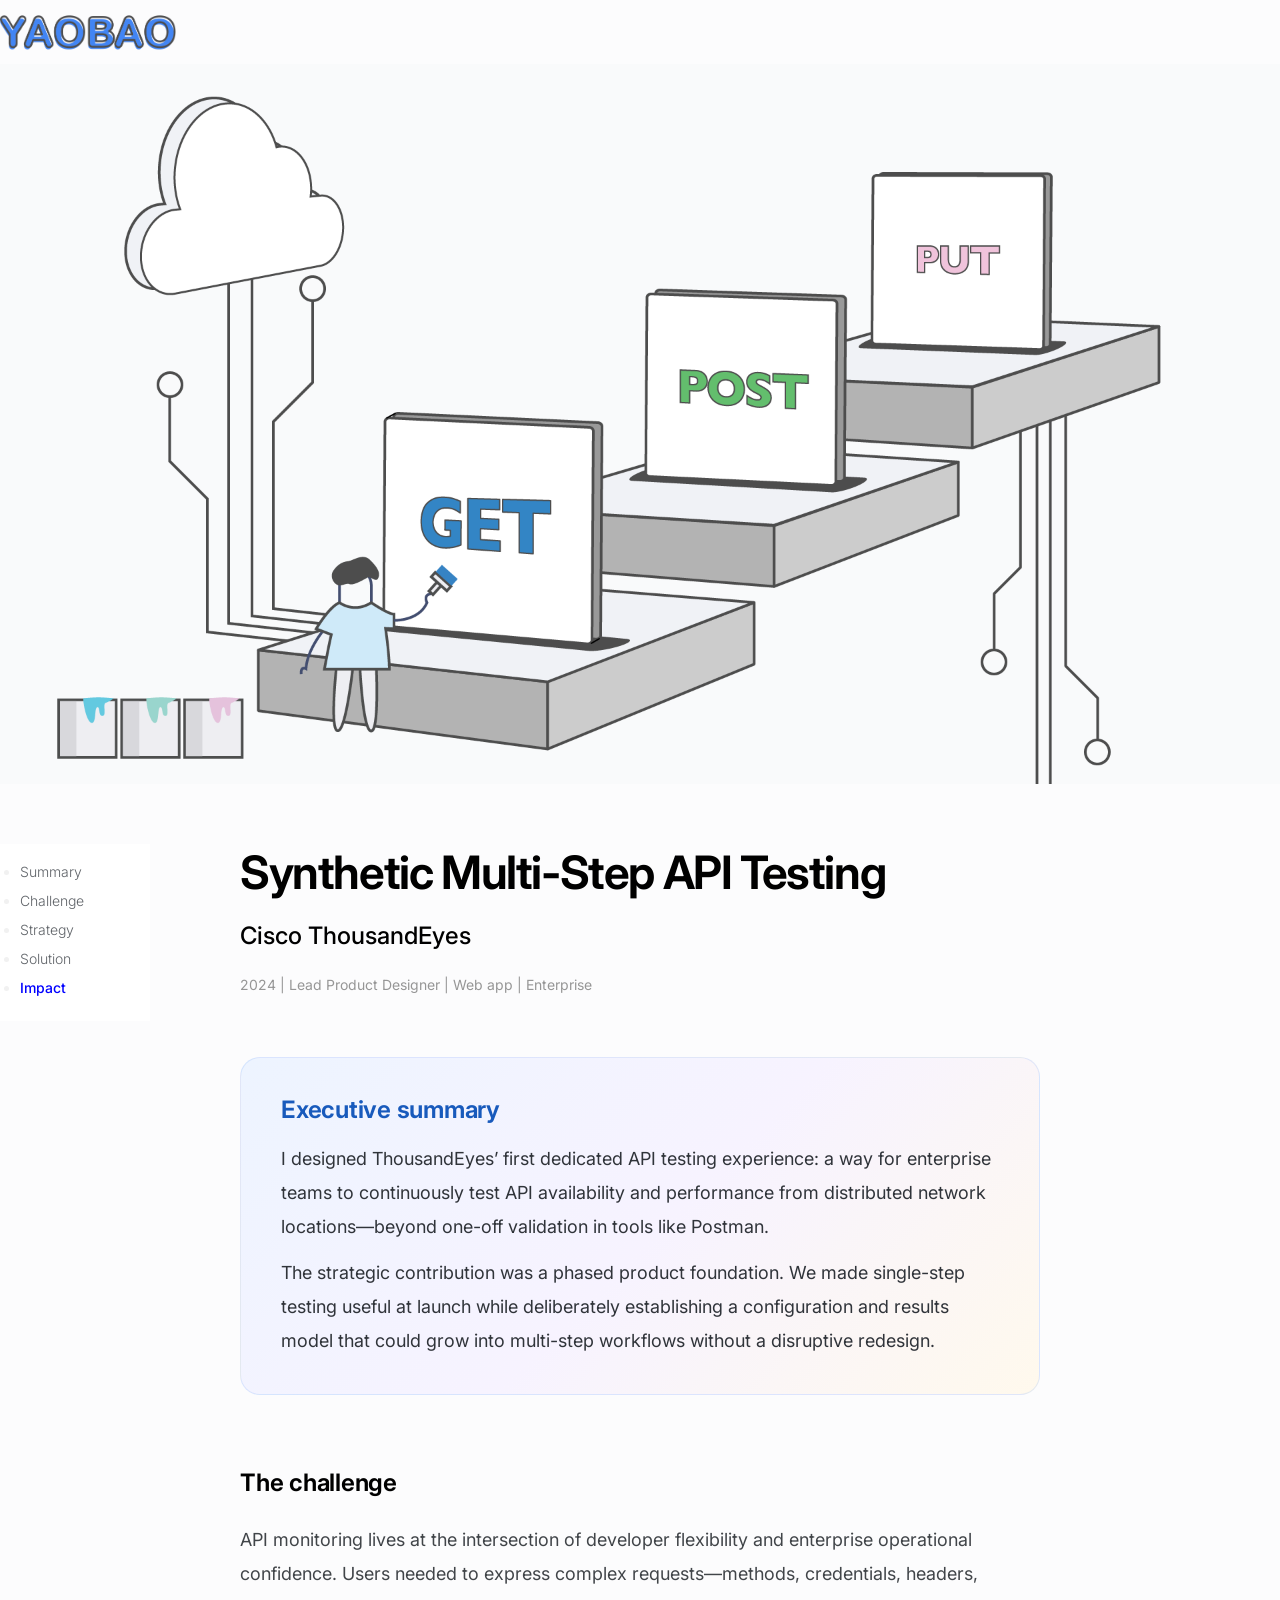
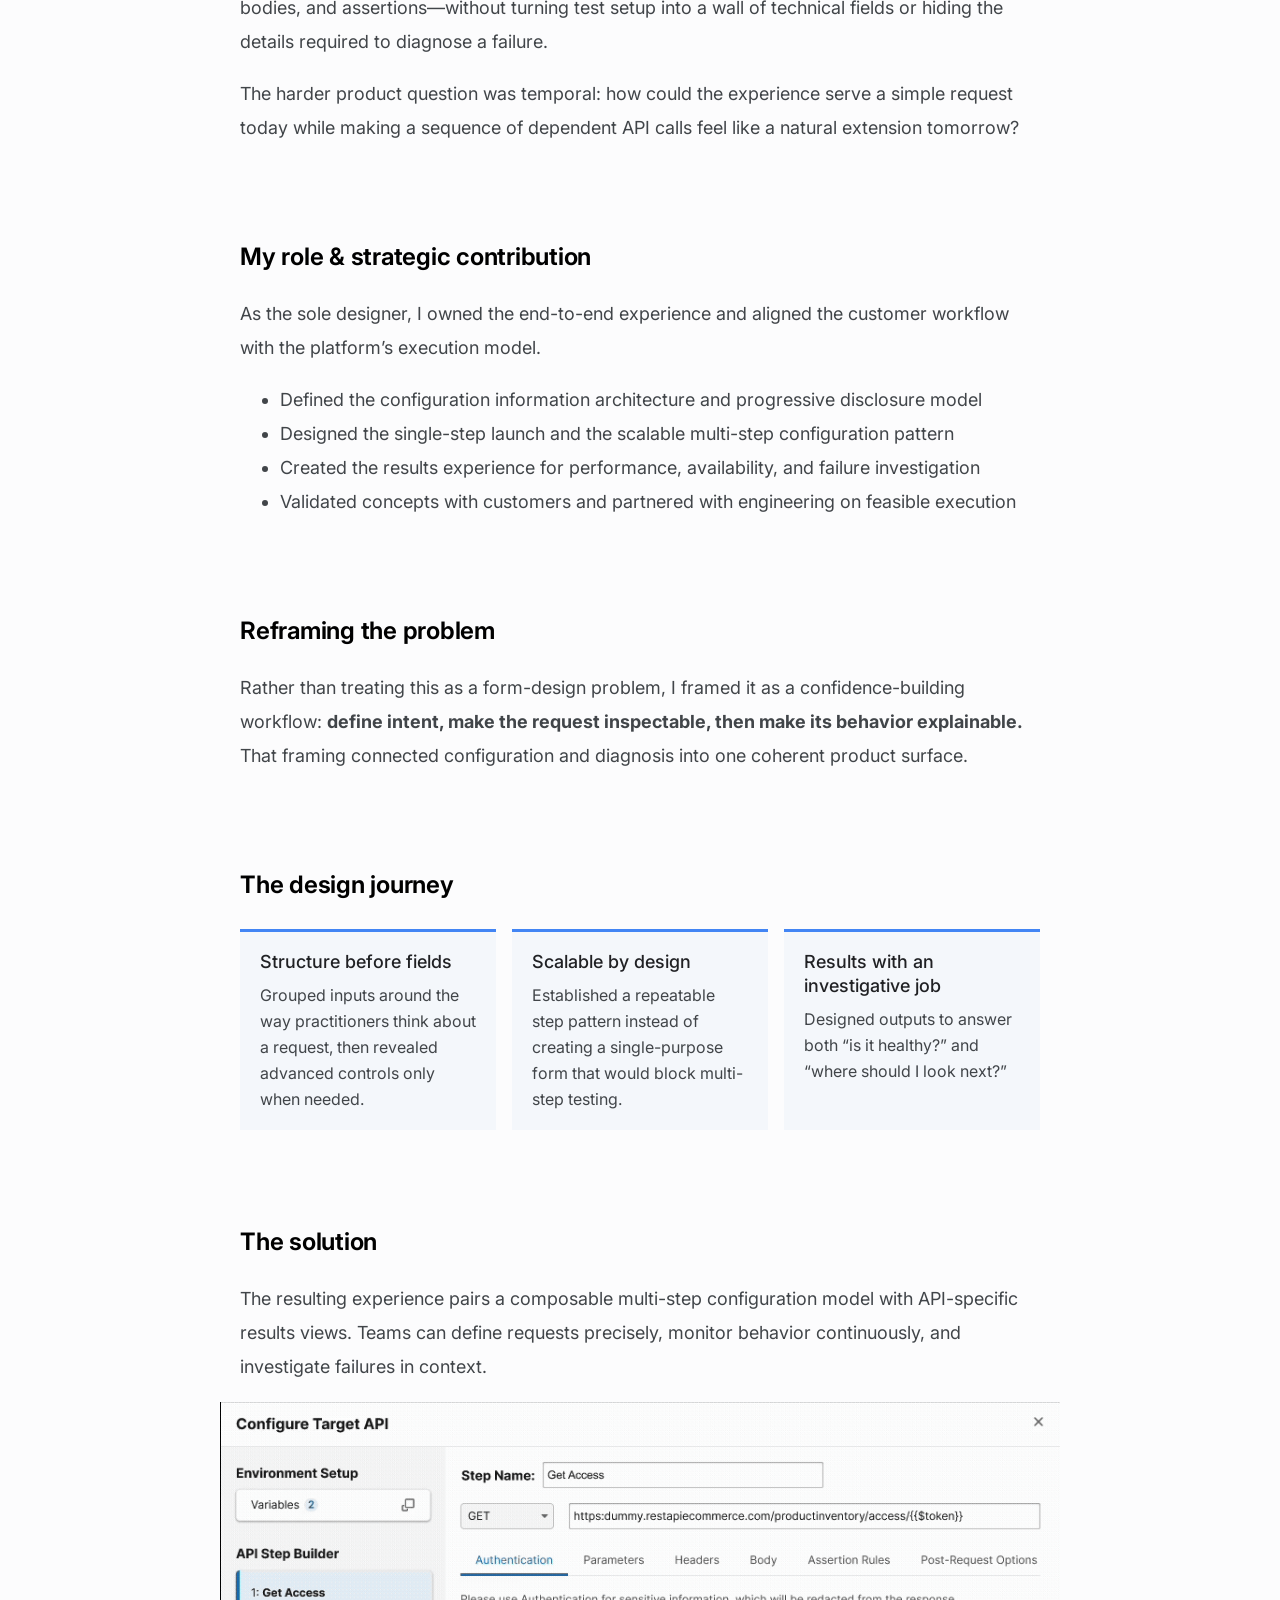
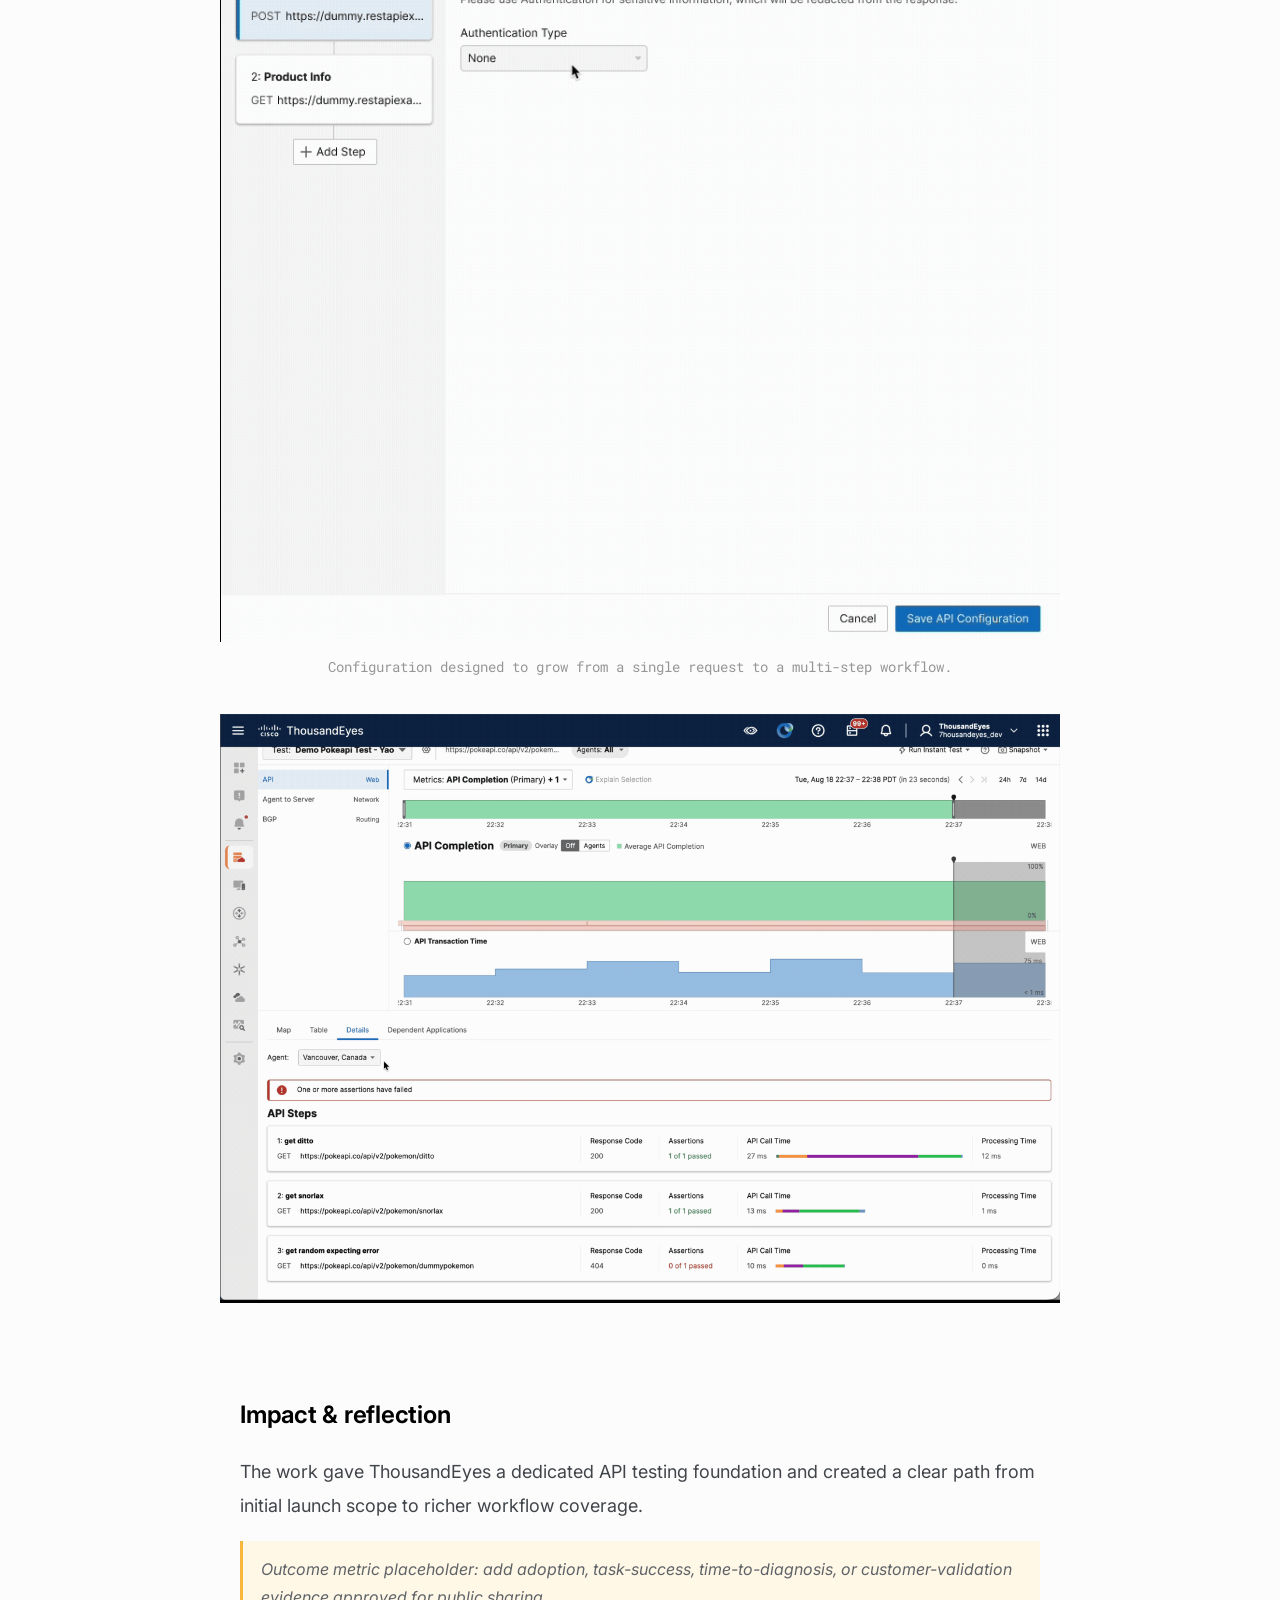
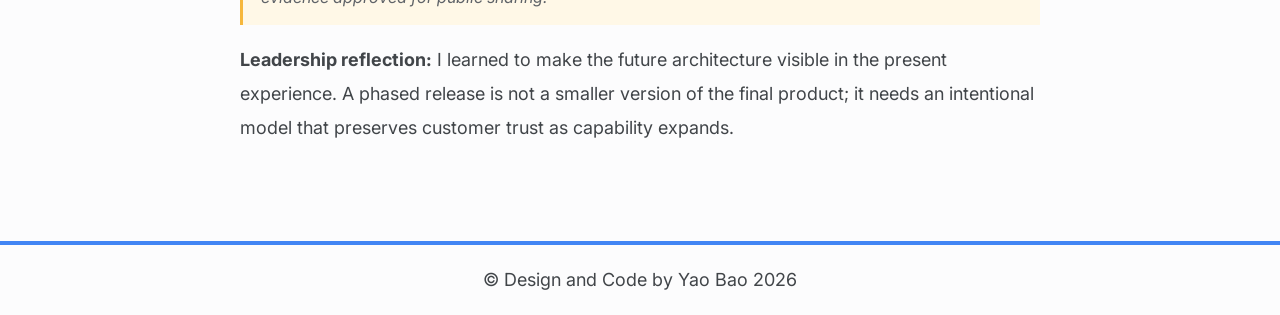
==== commit bbdec14b: "Elevate portfolio case study narratives" ====
--- a/1-API.html
+++ b/1-API.html
@@ -10,6 +10,7 @@
     <link rel="stylesheet" href="projectstyle.css">
     <link href="https://fonts.googleapis.com/css?family=Roboto:300,300i,400,400i,500,500i,700,700i" rel="stylesheet">
     <link href="https://fonts.googleapis.com/css?family=Roboto+Mono:300,300i,400,400i,500,500i,700,700i" rel="stylesheet">
+    <link href="https://fonts.googleapis.com/css2?family=Inter:wght@300;400;500;600;700&amp;display=swap" rel="stylesheet">
     <script src="jquery-3.2.1.min.js"></script>
 </head>
 <style>
@@ -96,10 +97,11 @@
             <div class="scrollspy" id="mySpy">
                 <nav>
                     <ul>
-                        <li> <a href='#section1'>Overview</a> </li>
-                        <li> <a href='#section2'>Strategic Impact</a> </li>
-                        <li> <a href='#section3'>Design Approach</a> </li>
-                        <li> <a href='#section4'>Outcomes</a> </li>
+                        <li> <a href='#section1'>Summary</a> </li>
+                        <li> <a href='#section2'>Challenge</a> </li>
+                        <li> <a href='#section3'>Strategy</a> </li>
+                        <li> <a href='#section4'>Solution</a> </li>
+                        <li> <a href='#section5'>Impact</a> </li>
                     </ul>
                 </nav>
             </div>
@@ -110,47 +112,55 @@
                 <!--Plan Title-->
                 <h1>Synthetic Multi-Step API Testing</h1>
                 <h2>Cisco ThousandEyes</h2>
-                <div class="projectTag">2024 | Lead Product Designer | Enterprise Web Application | Cross-functional Leadership</div>
+                <div class="projectTag">2024 | Lead Product Designer | Web app | Enterprise </div>
                 <article>
-                    <section>
+                    <section class="executive-summary">
                         <header>
-                            <h3 id='section1'>Overview</h3> </header>
-                        <p>I led the design and launch of ThousandEyes' first dedicated API testing experience, a foundational product capability that expanded the platform's observability model to capture synthetic API performance from distributed global network locations.</p>
-                        <p>This initiative addressed a critical market gap: enterprises lacked visibility into API health and performance dependencies critical to digital service delivery. The solution needed to accommodate both simple endpoint validation and complex multi-step API workflows while scaling seamlessly across thousands of agent locations.</p>
-                        <p>Working within a phased release strategy, I designed the complete foundation for single-step API tests and architected an extensible configuration model and results framework capable of supporting sophisticated multi-step testing patterns—eliminating downstream rework and accelerating time-to-value for customers.</p>
+                            <h3 id='section1'>Executive summary</h3> </header>
+                        <p>I designed ThousandEyes’ first dedicated API testing experience: a way for enterprise teams to continuously test API availability and performance from distributed network locations—beyond one-off validation in tools like Postman.</p>
+                        <p>The strategic contribution was a phased product foundation. We made single-step testing useful at launch while deliberately establishing a configuration and results model that could grow into multi-step workflows without a disruptive redesign.</p>
                     </section>
                     <section class="ok">
                         <header>
-                            <h3 id='section2'>Strategic Impact</h3> </header>
-                        <p>The API testing feature represented a fundamental expansion of ThousandEyes' addressable market, enabling the platform to move from network and application performance into API-first observability. This capability directly supported the company's strategic shift toward comprehensive digital experience monitoring.</p>
-                        <p>Key business outcomes:</p>
+                            <h3 id='section2'>The challenge</h3> </header>
+                        <p>API monitoring lives at the intersection of developer flexibility and enterprise operational confidence. Users needed to express complex requests—methods, credentials, headers, bodies, and assertions—without turning test setup into a wall of technical fields or hiding the details required to diagnose a failure.</p>
+                        <p>The harder product question was temporal: how could the experience serve a simple request today while making a sequence of dependent API calls feel like a natural extension tomorrow?</p>
+                    </section>
+                    <section>
+                        <header><h3 id='section3'>My role &amp; strategic contribution</h3></header>
+                        <p>As the sole designer, I owned the end-to-end experience and aligned the customer workflow with the platform’s execution model.</p>
                         <ul>
-                            <li><strong>Market differentiation</strong> — First-to-market synthetic API testing capability with native multi-step workflow support in the enterprise observability space</li>
-                            <li><strong>Enterprise adoption</strong> — Opened doors with API-first enterprises and microservices-heavy organizations previously outside our addressable market</li>
-                            <li><strong>Foundation for growth</strong> — Designed extensible information architecture enabling rapid feature expansion without rearchitecting core user workflows</li>
-                            <li><strong>Integration velocity</strong> — Partnered with engineering to align UX patterns with execution model, reducing implementation risk and accelerating launch timeline</li>
+                            <li>Defined the configuration information architecture and progressive disclosure model</li>
+                            <li>Designed the single-step launch and the scalable multi-step configuration pattern</li>
+                            <li>Created the results experience for performance, availability, and failure investigation</li>
+                            <li>Validated concepts with customers and partnered with engineering on feasible execution</li>
                         </ul>
                     </section>
                     <section>
                         <header>
-                            <h3 id='section3'>Design Approach</h3> </header>
-                        <p>As sole designer, I owned the complete experience strategy across configuration, execution, and diagnostics:</p>
-                        <ul>
-                            <li><strong>Configuration Flow & Information Architecture</strong> — Structured the setup experience to accommodate both immediate use cases (simple API availability checks) and future sophistication (multi-step workflows with request chaining and dynamic assertions). Employed progressive disclosure to reduce cognitive load while preserving power-user workflows.</li>
-                            <li><strong>API-Specific Inputs Design</strong> — Abstracted HTTP complexity into intuitive controls for method, endpoint, headers, authentication, body, and assertions. Validated patterns through iterative testing with API teams and DevOps engineers.</li>
-                            <li><strong>Results Visualization</strong> — Designed views balancing three critical diagnostic modes: performance trending, availability health, and failure investigation. Applied hierarchical filtering to enable quick triage and deep-dive analysis without requiring interface mode switching.</li>
-                            <li><strong>Extensibility Architecture</strong> — Built primitives for multi-step API chaining, variable passing, and conditional assertions—ensuring the initial launch didn't constrain future product roadmap.</li>
-                            <li><strong>Customer Validation</strong> — Conducted iterative testing with API platform teams and SRE organizations, validating design patterns against real-world complexity and gathering feedback on mental models and workflow efficiency.</li>
-                        </ul>
-                    </section>
-                    <section>
-                        <header>
-                            <h3 id='section4'>Outcomes</h3> </header>
-                        <p>Multi-Step API Configuration — Extensible setup flow accommodating single and chained API requests with dynamic variable passing and assertion models</p>
-                        <img class="content-img" alt="API Configuration" src="img/1-API/api_configurations.gif">
-                        <p>API Test Results — Hierarchical results experience supporting trending analysis, failure investigation, and performance diagnostics across distributed locations</p>
-                        <img class="content-img" alt="API Test Results" src="img/1-API/api_test_views.gif">
-                        <p><strong>Launch Impact:</strong> The API testing feature shipped with 98% feature parity to the initial design specification, establishing ThousandEyes as the leading synthetic API monitoring platform for enterprise observability. The extensible architecture facilitated rapid iteration on advanced workflows, setting the foundation for the platform's next phase of growth.</p>
+                            <h3>Reframing the problem</h3> </header>
+                        <p>Rather than treating this as a form-design problem, I framed it as a confidence-building workflow: <strong>define intent, make the request inspectable, then make its behavior explainable.</strong> That framing connected configuration and diagnosis into one coherent product surface.</p>
+                    </section>
+                    <section>
+                        <header><h3>The design journey</h3></header>
+                        <div class="decision-grid">
+                            <div><h4>Structure before fields</h4><p>Grouped inputs around the way practitioners think about a request, then revealed advanced controls only when needed.</p></div>
+                            <div><h4>Scalable by design</h4><p>Established a repeatable step pattern instead of creating a single-purpose form that would block multi-step testing.</p></div>
+                            <div><h4>Results with an investigative job</h4><p>Designed outputs to answer both “is it healthy?” and “where should I look next?”</p></div>
+                        </div>
+                    </section>
+                    <section>
+                        <header><h3 id='section4'>The solution</h3></header>
+                        <p>The resulting experience pairs a composable multi-step configuration model with API-specific results views. Teams can define requests precisely, monitor behavior continuously, and investigate failures in context.</p>
+                        <img class="content-img" alt="Multi-step API test configuration showing a reusable, sequential request model." src="img/1-API/api_configurations.gif">
+                        <p class="img-caption">Configuration designed to grow from a single request to a multi-step workflow.</p>
+                        <img class="content-img" alt="API test results view for assessing availability, performance, and failure signals." src="img/1-API/api_test_views.gif">
+                    </section>
+                    <section>
+                        <header><h3 id='section5'>Impact &amp; reflection</h3></header>
+                        <p>The work gave ThousandEyes a dedicated API testing foundation and created a clear path from initial launch scope to richer workflow coverage.</p>
+                        <p class="placeholder">Outcome metric placeholder: add adoption, task-success, time-to-diagnosis, or customer-validation evidence approved for public sharing.</p>
+                        <p><strong>Leadership reflection:</strong> I learned to make the future architecture visible in the present experience. A phased release is not a smaller version of the final product; it needs an intentional model that preserves customer trust as capability expands.</p>
                     </section>
                     
                 </article>
--- a/projectstyle.css
+++ b/projectstyle.css
@@ -64,6 +64,7 @@
 body {
     font-family: "Inter", sans-serif;
     margin:0;
+    background: #fcfcfd;
 }
 
 article {
@@ -74,7 +75,8 @@
     font-family:'Inter', sans-serif;
     font-size: 46px;
     line-height: 56px;
-    font-weight: 400;
+    font-weight: 650;
+    letter-spacing: -1.4px;
     margin-bottom:20px;
 }
 
@@ -91,7 +93,8 @@
     font-family:'Inter', sans-serif;
     font-size: 24px;
     line-height: 32px;
-    font-weight: 500;
+    font-weight: 650;
+    letter-spacing: -.25px;
 }
 
 h4{
@@ -110,6 +113,62 @@
     font-family: 'Inter', sans-serif;
 }
 
+.eyebrow {
+    color: #1967d2;
+    font-size: 13px;
+    font-weight: 700;
+    letter-spacing: .09em;
+    line-height: 20px;
+    text-transform: uppercase;
+}
+
+.executive-summary {
+    margin: 0 0 72px;
+    padding: 36px 40px;
+    background: linear-gradient(135deg, #edf4ff 0%, #f7f3ff 52%, #fff9ed 100%);
+    border: 1px solid rgba(66, 133, 244, .14);
+    border-radius: 20px;
+    box-sizing: border-box;
+}
+
+.executive-summary h3 {
+    color: #185abc;
+    margin: 0 0 16px;
+}
+
+.executive-summary p {
+    color: #30343a;
+    margin: 0 0 12px;
+}
+
+.executive-summary p:last-child { margin-bottom: 0; }
+
+.placeholder {
+    color: #5f6368;
+    font-size: 16px;
+    font-style: italic;
+    line-height: 28px;
+    background: #fff8e7;
+    border-left: 3px solid #f6b73c;
+    padding: 14px 18px;
+}
+
+.decision-grid {
+    display: grid;
+    grid-template-columns: repeat(3, 1fr);
+    gap: 16px;
+    margin-top: 28px;
+}
+
+.decision-grid > div {
+    background: #f4f7fb;
+    border-top: 3px solid #4285f4;
+    padding: 18px 20px;
+}
+
+.decision-grid h4 { margin: 0 0 8px; color: #202124; }
+.decision-grid p { font-size: 16px; line-height: 26px; margin: 0; }
+
 p{
     font-size: 18px;
     line-height: 34px;
@@ -145,6 +204,8 @@
     position: relative;
     margin-bottom: 96px;
 }
+
+section > header + h3 { margin-top: 42px; }
 
 .banner-img{
     width:100%;
@@ -388,4 +449,13 @@
         background: url(img/logo.png) no-repeat;
         background-size: contain;
     }
-}+}
+
+@media screen and (max-width: 680px) {
+    h1 { font-size: 36px; line-height: 44px; }
+    h2 { font-size: 20px; line-height: 28px; }
+    p, section li { font-size: 17px; line-height: 30px; }
+    .decision-grid { grid-template-columns: 1fr; }
+    .content { width: calc(100% - 40px); }
+    .executive-summary { margin-bottom: 52px; padding: 26px 24px; border-radius: 16px; }
+}
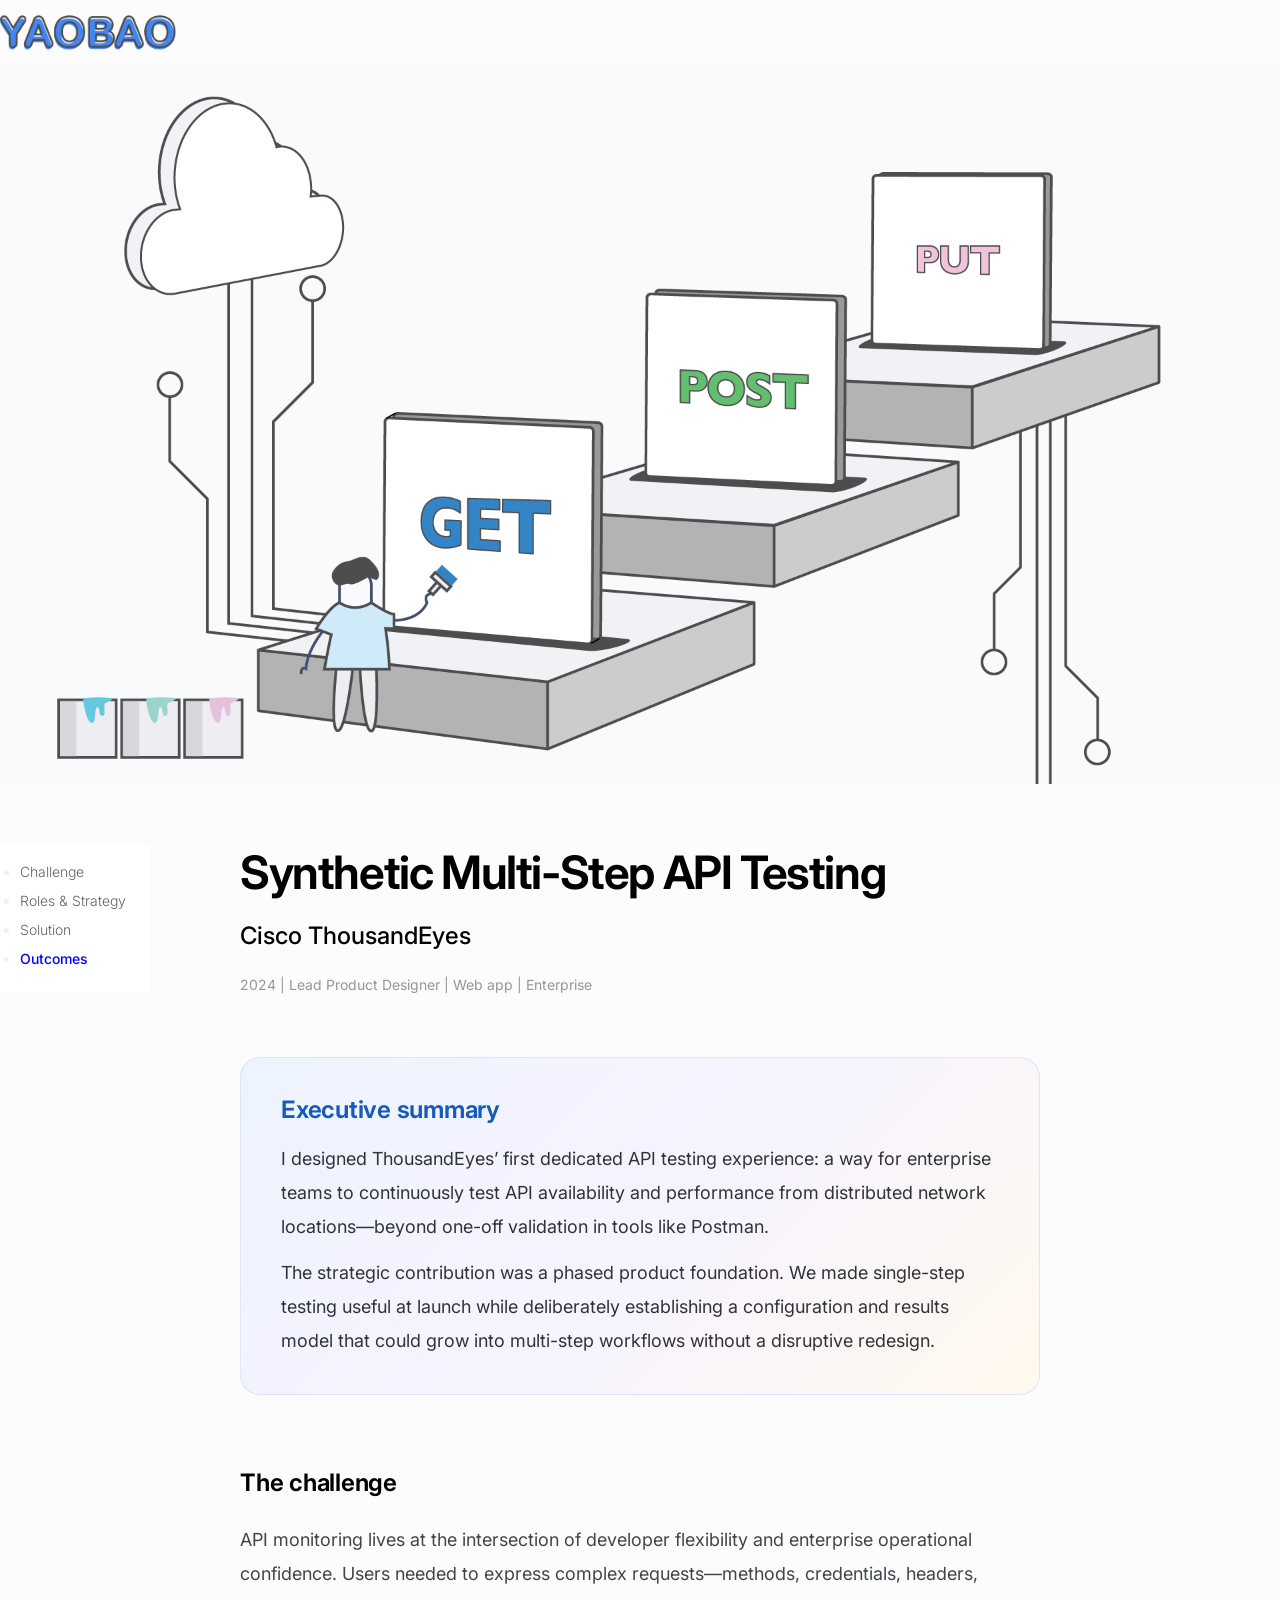
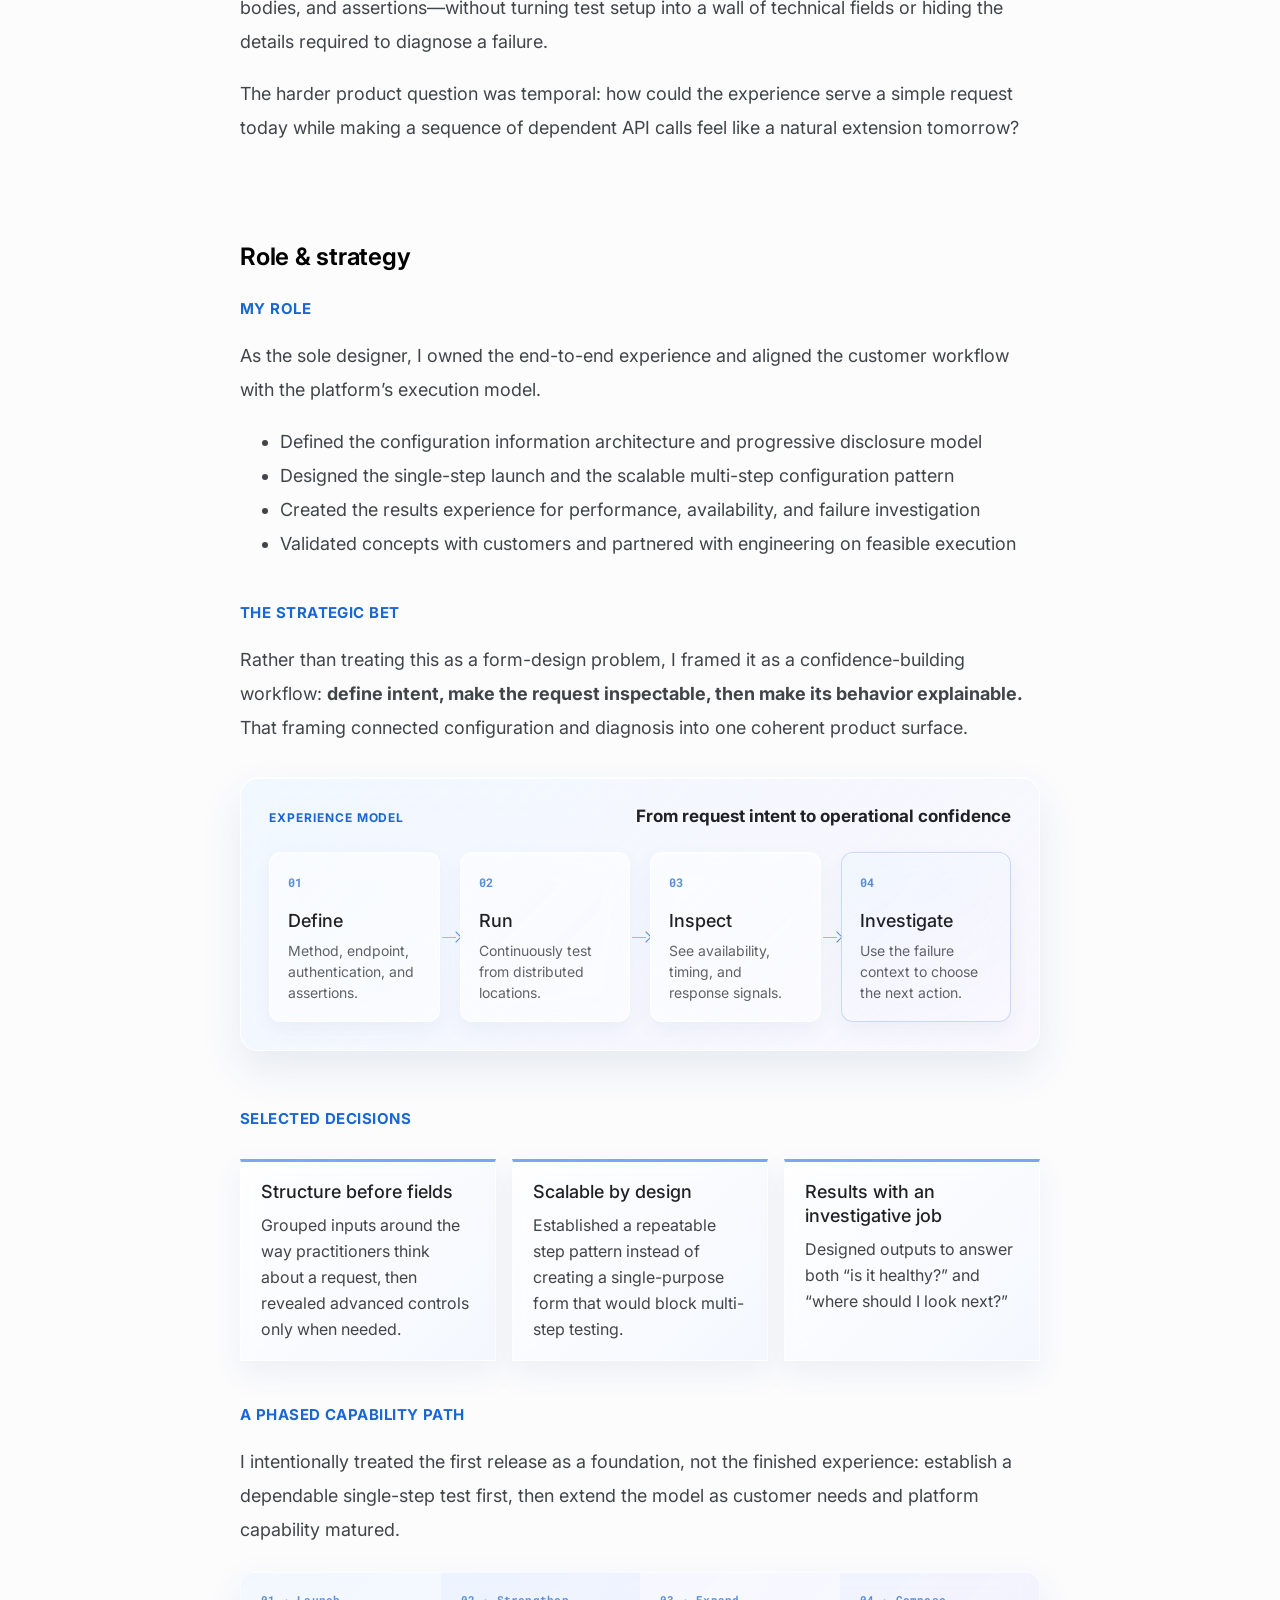
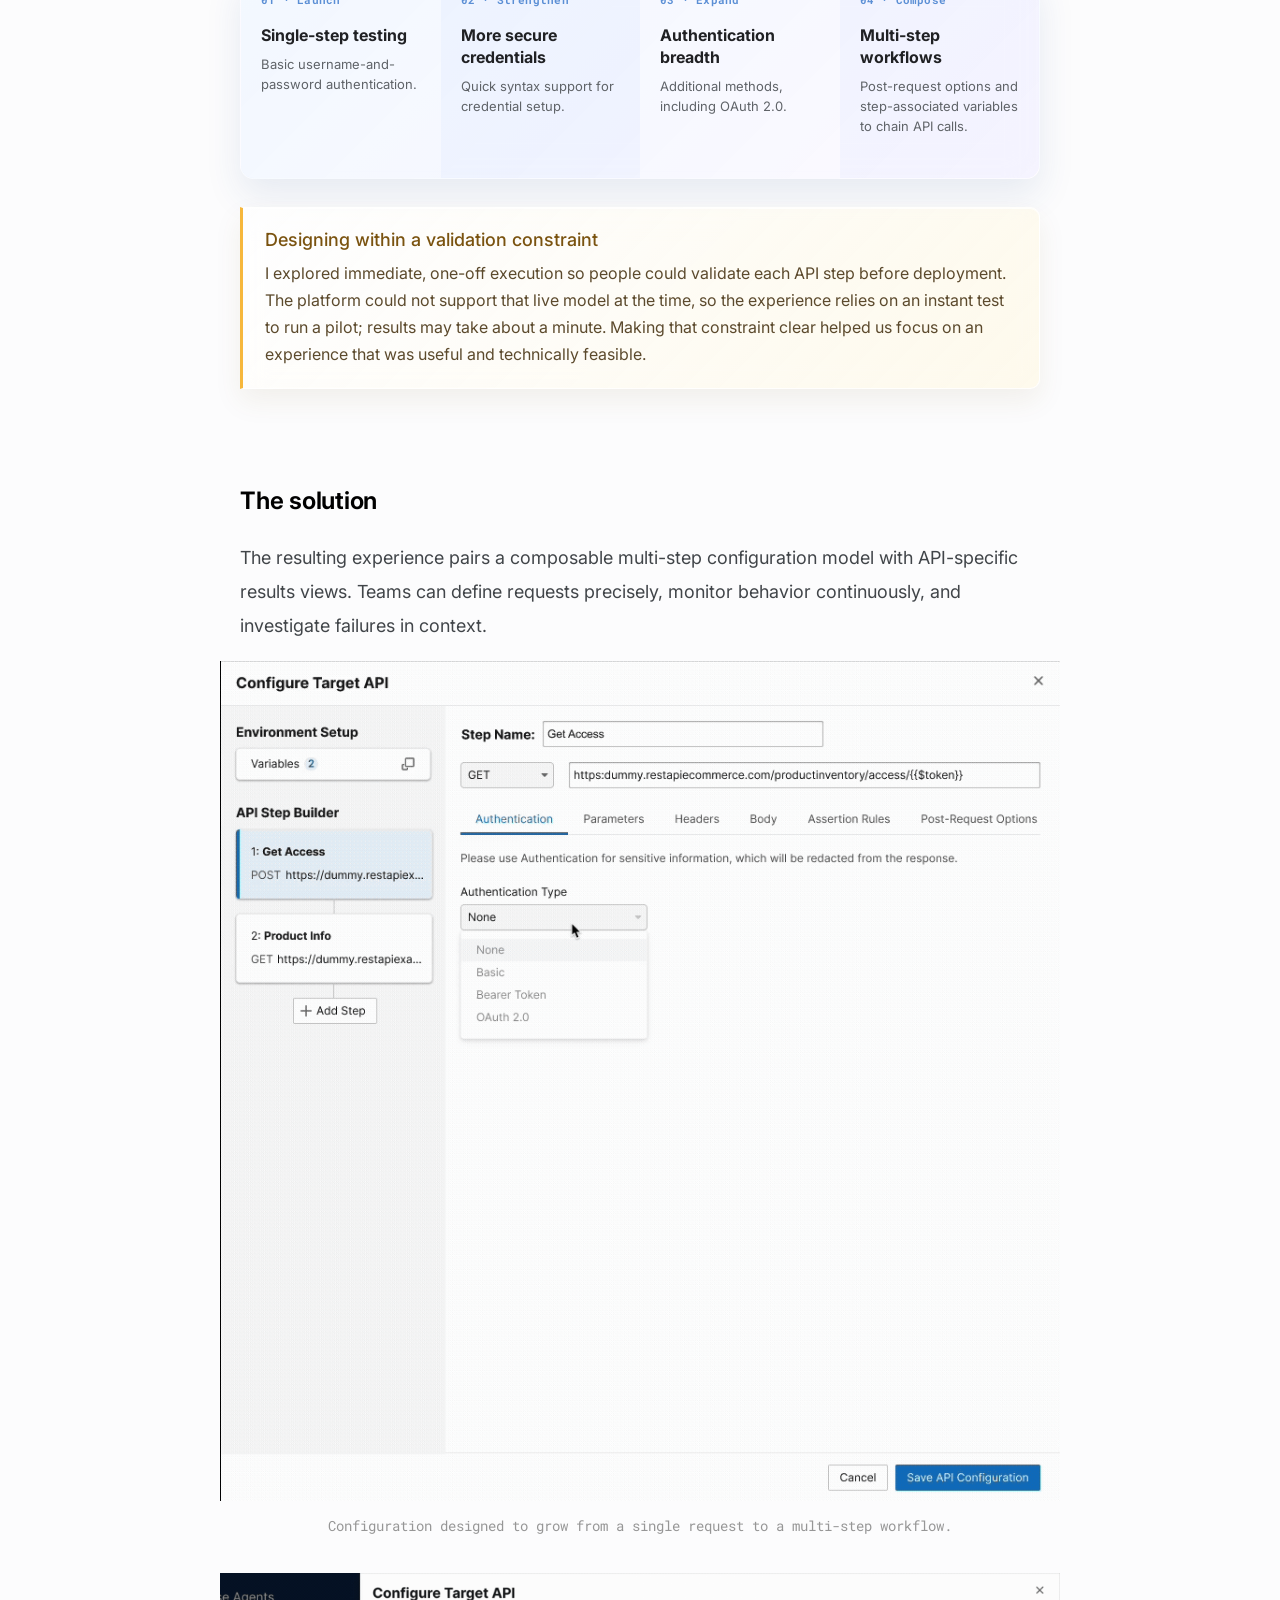
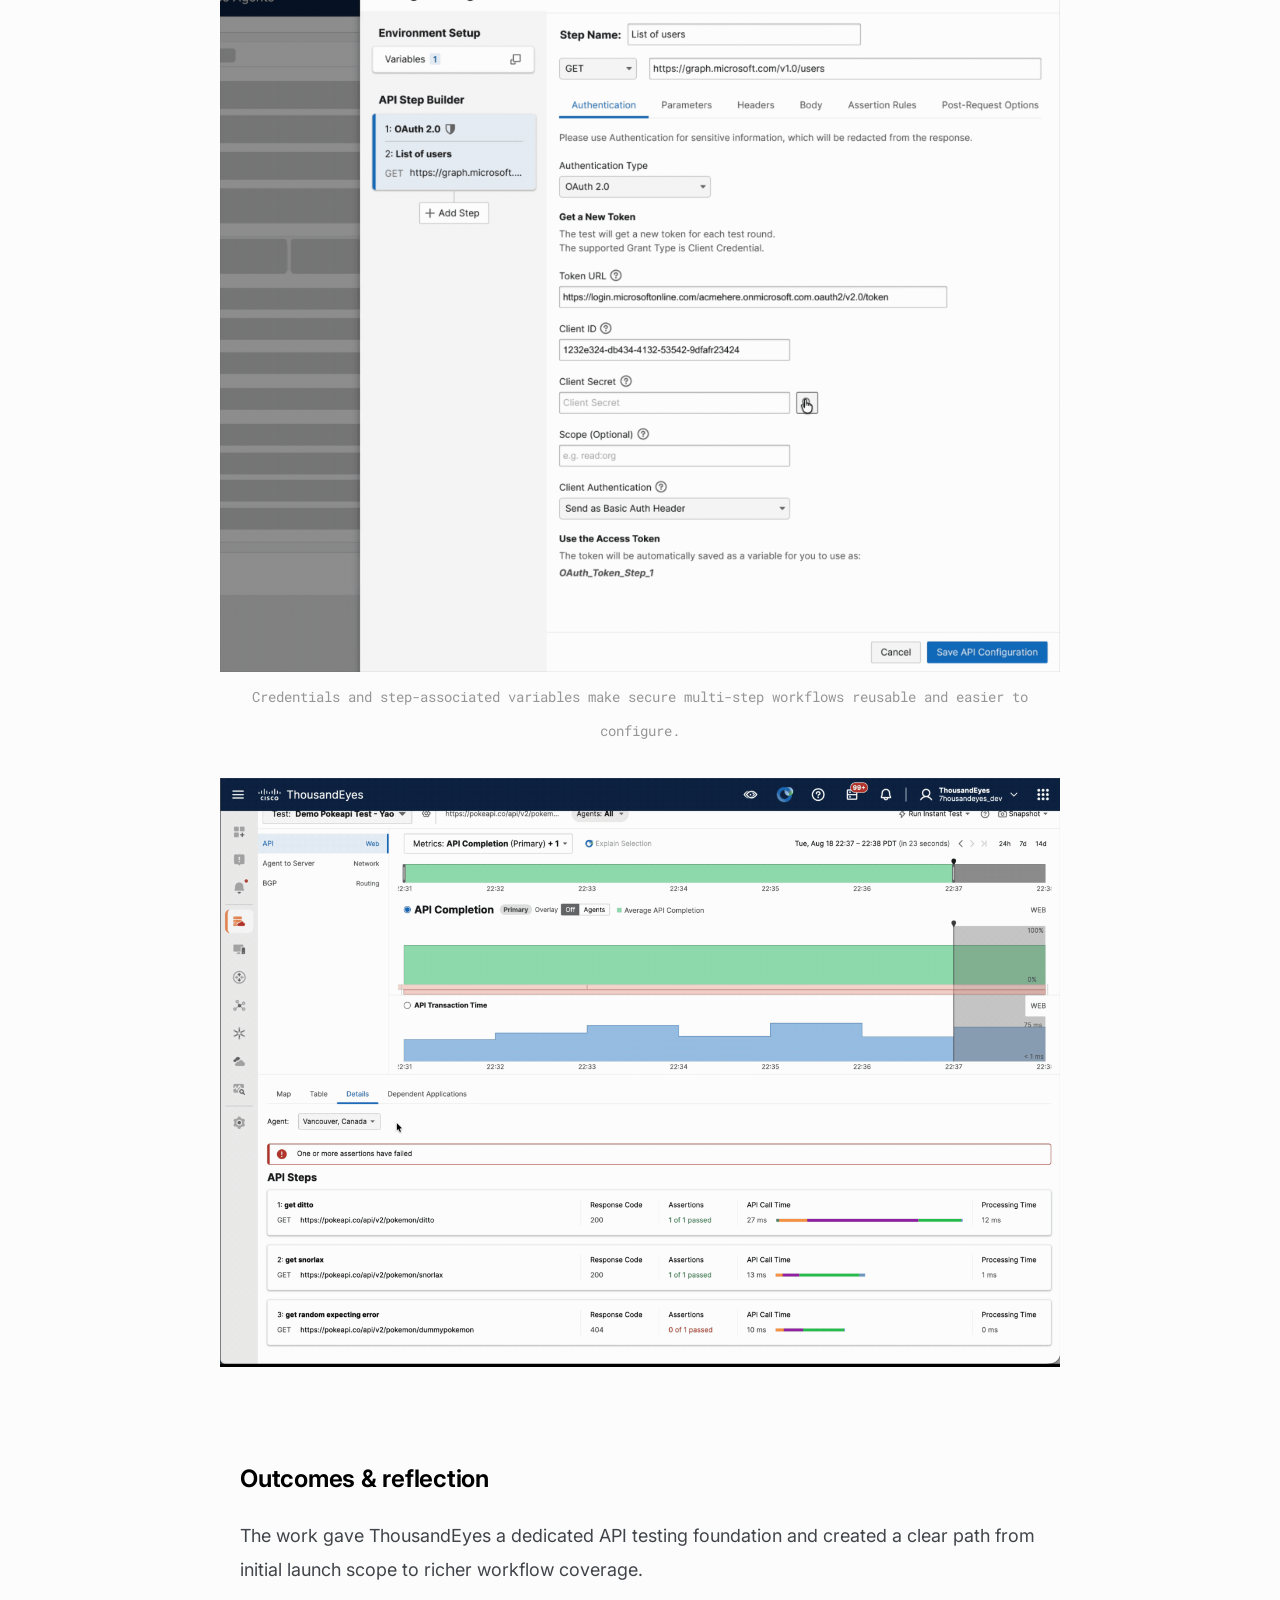
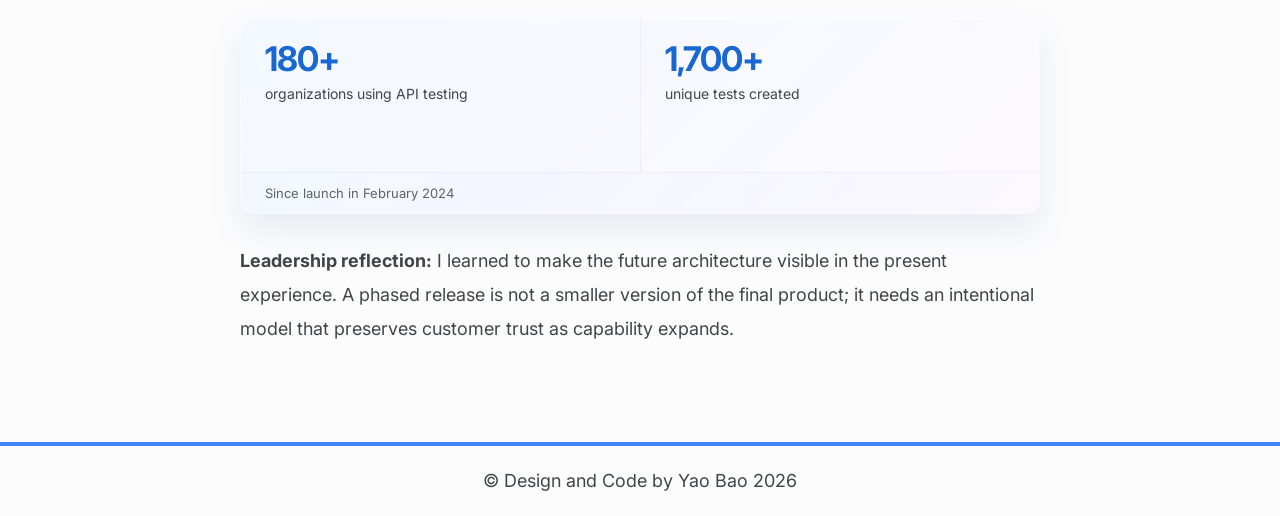
==== commit 49da7c68: "Refine portfolio case study narratives" ====
--- a/1-API.html
+++ b/1-API.html
@@ -97,11 +97,10 @@
             <div class="scrollspy" id="mySpy">
                 <nav>
                     <ul>
-                        <li> <a href='#section1'>Summary</a> </li>
-                        <li> <a href='#section2'>Challenge</a> </li>
-                        <li> <a href='#section3'>Strategy</a> </li>
-                        <li> <a href='#section4'>Solution</a> </li>
-                        <li> <a href='#section5'>Impact</a> </li>
+                        <li> <a href='#section1'>Challenge</a> </li>
+                        <li> <a href='#section2'>Roles &amp; Strategy</a> </li>
+                        <li> <a href='#section3'>Solution</a> </li>
+                        <li> <a href='#section4'>Outcomes</a> </li>
                     </ul>
                 </nav>
             </div>
@@ -116,18 +115,19 @@
                 <article>
                     <section class="executive-summary">
                         <header>
-                            <h3 id='section1'>Executive summary</h3> </header>
+                            <h3>Executive summary</h3> </header>
                         <p>I designed ThousandEyes’ first dedicated API testing experience: a way for enterprise teams to continuously test API availability and performance from distributed network locations—beyond one-off validation in tools like Postman.</p>
                         <p>The strategic contribution was a phased product foundation. We made single-step testing useful at launch while deliberately establishing a configuration and results model that could grow into multi-step workflows without a disruptive redesign.</p>
                     </section>
                     <section class="ok">
                         <header>
-                            <h3 id='section2'>The challenge</h3> </header>
+                            <h3 id='section1'>The challenge</h3> </header>
                         <p>API monitoring lives at the intersection of developer flexibility and enterprise operational confidence. Users needed to express complex requests—methods, credentials, headers, bodies, and assertions—without turning test setup into a wall of technical fields or hiding the details required to diagnose a failure.</p>
                         <p>The harder product question was temporal: how could the experience serve a simple request today while making a sequence of dependent API calls feel like a natural extension tomorrow?</p>
                     </section>
-                    <section>
-                        <header><h3 id='section3'>My role &amp; strategic contribution</h3></header>
+                    <section class="role-strategy">
+                        <header><h3 id='section2'>Role &amp; strategy</h3></header>
+                        <h4 class="strategy-subheading">My role</h4>
                         <p>As the sole designer, I owned the end-to-end experience and aligned the customer workflow with the platform’s execution model.</p>
                         <ul>
                             <li>Defined the configuration information architecture and progressive disclosure model</li>
@@ -136,30 +136,57 @@
                             <li>Validated concepts with customers and partnered with engineering on feasible execution</li>
                         </ul>
                     </section>
-                    <section>
+                    <section class="strategy-detail">
                         <header>
-                            <h3>Reframing the problem</h3> </header>
+                            <h4 class="strategy-subheading">The strategic bet</h4> </header>
                         <p>Rather than treating this as a form-design problem, I framed it as a confidence-building workflow: <strong>define intent, make the request inspectable, then make its behavior explainable.</strong> That framing connected configuration and diagnosis into one coherent product surface.</p>
-                    </section>
-                    <section>
-                        <header><h3>The design journey</h3></header>
+                        <div class="workflow-diagram api-flow" role="img" aria-label="API monitoring flow: define the request, run it from distributed locations, inspect the outcome, and investigate the failure signal.">
+                            <div class="flow-intro"><span>Experience model</span><strong>From request intent to operational confidence</strong></div>
+                            <div class="flow-track">
+                                <div class="flow-card"><span class="flow-number">01</span><h4>Define</h4><p>Method, endpoint, authentication, and assertions.</p></div>
+                                <div class="flow-card"><span class="flow-number">02</span><h4>Run</h4><p>Continuously test from distributed locations.</p></div>
+                                <div class="flow-card"><span class="flow-number">03</span><h4>Inspect</h4><p>See availability, timing, and response signals.</p></div>
+                                <div class="flow-card flow-card-accent"><span class="flow-number">04</span><h4>Investigate</h4><p>Use the failure context to choose the next action.</p></div>
+                            </div>
+                        </div>
+                    </section>
+                    <section class="strategy-detail strategy-detail-last">
+                        <header><h4 class="strategy-subheading">Selected decisions</h4></header>
                         <div class="decision-grid">
                             <div><h4>Structure before fields</h4><p>Grouped inputs around the way practitioners think about a request, then revealed advanced controls only when needed.</p></div>
                             <div><h4>Scalable by design</h4><p>Established a repeatable step pattern instead of creating a single-purpose form that would block multi-step testing.</p></div>
                             <div><h4>Results with an investigative job</h4><p>Designed outputs to answer both “is it healthy?” and “where should I look next?”</p></div>
                         </div>
+                        <h4 class="strategy-subheading capability-title">A phased capability path</h4>
+                        <p>I intentionally treated the first release as a foundation, not the finished experience: establish a dependable single-step test first, then extend the model as customer needs and platform capability matured.</p>
+                        <div class="capability-roadmap" role="img" aria-label="API testing capability path from a single-step basic-auth test through stronger credentials and OAuth 2.0 to multi-step workflows with step-associated variables.">
+                            <div><span>01 · Launch</span><strong>Single-step testing</strong><p>Basic username-and-password authentication.</p></div>
+                            <div><span>02 · Strengthen</span><strong>More secure credentials</strong><p>Quick syntax support for credential setup.</p></div>
+                            <div><span>03 · Expand</span><strong>Authentication breadth</strong><p>Additional methods, including OAuth 2.0.</p></div>
+                            <div><span>04 · Compose</span><strong>Multi-step workflows</strong><p>Post-request options and step-associated variables to chain API calls.</p></div>
+                        </div>
+                        <div class="constraint-note">
+                            <h4>Designing within a validation constraint</h4>
+                            <p>I explored immediate, one-off execution so people could validate each API step before deployment. The platform could not support that live model at the time, so the experience relies on an instant test to run a pilot; results may take about a minute. Making that constraint clear helped us focus on an experience that was useful and technically feasible.</p>
+                        </div>
                     </section>
                     <section>
-                        <header><h3 id='section4'>The solution</h3></header>
+                        <header><h3 id='section3'>The solution</h3></header>
                         <p>The resulting experience pairs a composable multi-step configuration model with API-specific results views. Teams can define requests precisely, monitor behavior continuously, and investigate failures in context.</p>
                         <img class="content-img" alt="Multi-step API test configuration showing a reusable, sequential request model." src="img/1-API/api_configurations.gif">
                         <p class="img-caption">Configuration designed to grow from a single request to a multi-step workflow.</p>
+                        <img class="content-img" alt="OAuth 2.0 authentication setup for an API test, showing a generated access token saved as a reusable variable for the next API step." src="img/1-API/api_cred_var.gif">
+                        <p class="img-caption">Credentials and step-associated variables make secure multi-step workflows reusable and easier to configure.</p>
                         <img class="content-img" alt="API test results view for assessing availability, performance, and failure signals." src="img/1-API/api_test_views.gif">
                     </section>
                     <section>
-                        <header><h3 id='section5'>Impact &amp; reflection</h3></header>
+                        <header><h3 id='section4'>Outcomes &amp; reflection</h3></header>
                         <p>The work gave ThousandEyes a dedicated API testing foundation and created a clear path from initial launch scope to richer workflow coverage.</p>
-                        <p class="placeholder">Outcome metric placeholder: add adoption, task-success, time-to-diagnosis, or customer-validation evidence approved for public sharing.</p>
+                        <div class="outcome-stats" aria-label="API testing adoption since February 2024 launch">
+                            <div><strong>180+</strong><span>organizations using API testing</span></div>
+                            <div><strong>1,700+</strong><span>unique tests created</span></div>
+                            <p>Since launch in February 2024</p>
+                        </div>
                         <p><strong>Leadership reflection:</strong> I learned to make the future architecture visible in the present experience. A phased release is not a smaller version of the final product; it needs an intentional model that preserves customer trust as capability expands.</p>
                     </section>
                     
--- a/projectstyle.css
+++ b/projectstyle.css
@@ -105,6 +105,25 @@
     color: #5f6368;
 }
 
+.strategy-detail {
+    margin-bottom: 56px;
+}
+
+/* A Role & Strategy chapter contains related h4 sections, so its internal rhythm is tighter than the gap between top-level chapters. */
+.role-strategy { margin-bottom: 40px; }
+.role-strategy .section-heading { margin-top: 96px; }
+.strategy-detail-last { margin-bottom: 96px; }
+
+.strategy-subheading {
+    color: #1967d2;
+    font-size: 15px;
+    font-weight: 700;
+    letter-spacing: .03em;
+    line-height: 24px;
+    margin: 0 0 14px;
+    text-transform: uppercase;
+}
+
 .projectTag{
     font-size: 14px;
     font-weight: 400;
@@ -143,15 +162,36 @@
 
 .executive-summary p:last-child { margin-bottom: 0; }
 
-.placeholder {
-    color: #5f6368;
-    font-size: 16px;
-    font-style: italic;
-    line-height: 28px;
-    background: #fff8e7;
-    border-left: 3px solid #f6b73c;
-    padding: 14px 18px;
-}
+/* Kohl's summaries sit outside the article, so match the API study's 64px title-to-summary and summary-to-chapter rhythm. */
+.projectTag + .executive-summary { margin-top: 64px; }
+.executive-summary + article { margin-top: 0; }
+
+.outcome-stats {
+    display: grid;
+    grid-template-columns: repeat(2, 1fr);
+    gap: 1px;
+    margin: 30px 0;
+    overflow: hidden;
+    border: 1px solid rgba(255, 255, 255, .72);
+    border-radius: 14px;
+    background: linear-gradient(135deg, rgba(202, 225, 255, .54), rgba(237, 223, 255, .44));
+    box-shadow: 0 16px 36px rgba(43, 83, 137, .10), inset 0 1px 0 rgba(255, 255, 255, .7);
+    backdrop-filter: blur(16px);
+    -webkit-backdrop-filter: blur(16px);
+}
+
+.outcome-stats div {
+    display: flex;
+    flex-direction: column;
+    gap: 6px;
+    min-height: 110px;
+    padding: 22px 24px;
+    background: rgba(255, 255, 255, .58);
+}
+
+.outcome-stats strong { color: #1967d2; font-size: 34px; line-height: 38px; letter-spacing: -1px; }
+.outcome-stats span { color: #414549; font-size: 14px; line-height: 20px; }
+.outcome-stats > p { grid-column: 1 / -1; margin: 0; padding: 10px 24px; color: #5f6368; background: rgba(255, 255, 255, .5); font-size: 13px; line-height: 20px; }
 
 .decision-grid {
     display: grid;
@@ -161,13 +201,187 @@
 }
 
 .decision-grid > div {
-    background: #f4f7fb;
-    border-top: 3px solid #4285f4;
+    background: linear-gradient(135deg, rgba(255, 255, 255, .76), rgba(237, 244, 255, .56));
+    border: 1px solid rgba(255, 255, 255, .76);
+    border-top: 3px solid rgba(66, 133, 244, .7);
+    box-shadow: 0 12px 28px rgba(43, 83, 137, .08), inset 0 1px 0 rgba(255, 255, 255, .7);
+    backdrop-filter: blur(14px);
+    -webkit-backdrop-filter: blur(14px);
     padding: 18px 20px;
 }
 
 .decision-grid h4 { margin: 0 0 8px; color: #202124; }
 .decision-grid p { font-size: 16px; line-height: 26px; margin: 0; }
+
+.evolution-grid {
+    display: grid;
+    grid-template-columns: repeat(4, 1fr);
+    gap: 14px;
+    margin: 26px 0;
+}
+
+.evolution-card {
+    min-height: 194px;
+    padding: 20px;
+    border: 1px solid rgba(255, 255, 255, .76);
+    border-top: 3px solid rgba(20, 122, 104, .66);
+    border-radius: 13px;
+    background: linear-gradient(135deg, rgba(255, 255, 255, .74), rgba(238, 251, 248, .54));
+    box-shadow: 0 12px 28px rgba(30, 106, 93, .08), inset 0 1px 0 rgba(255, 255, 255, .72);
+    box-sizing: border-box;
+    backdrop-filter: blur(14px);
+    -webkit-backdrop-filter: blur(14px);
+}
+
+.evolution-card span {
+    color: #147a68;
+    font-family: "Roboto Mono", monospace;
+    font-size: 11px;
+    font-weight: 700;
+    letter-spacing: .02em;
+}
+
+.evolution-card h4 { margin: 18px 0 8px; color: #202124; }
+.evolution-card p { margin: 0; color: #5f6368; font-size: 14px; line-height: 21px; }
+.evolution-card-accent { border-top-color: rgba(25, 103, 210, .74); background: linear-gradient(135deg, rgba(255, 255, 255, .76), rgba(237, 244, 255, .58)); }
+.evolution-card-accent span { color: #1967d2; }
+
+.future-note {
+    padding: 18px 20px;
+    border: 1px solid rgba(255, 255, 255, .76);
+    border-radius: 12px;
+    background: linear-gradient(135deg, rgba(248, 246, 255, .78), rgba(237, 244, 255, .56));
+    box-shadow: 0 10px 24px rgba(75, 77, 137, .07), inset 0 1px 0 rgba(255, 255, 255, .74);
+    backdrop-filter: blur(14px);
+    -webkit-backdrop-filter: blur(14px);
+}
+
+.future-note h4 { margin: 0 0 7px; color: #494a9a; }
+.future-note p { margin: 0; color: #57586a; font-size: 16px; line-height: 26px; }
+
+.capability-title { margin-top: 42px; }
+
+.capability-roadmap {
+    display: grid;
+    grid-template-columns: repeat(4, 1fr);
+    gap: 0;
+    margin: 24px 0 28px;
+    overflow: hidden;
+    border: 1px solid rgba(255, 255, 255, .72);
+    border-radius: 14px;
+    background: linear-gradient(135deg, rgba(202, 225, 255, .56), rgba(237, 223, 255, .46));
+    box-shadow: 0 16px 36px rgba(43, 83, 137, .10), inset 0 1px 0 rgba(255, 255, 255, .7);
+    backdrop-filter: blur(16px);
+    -webkit-backdrop-filter: blur(16px);
+}
+
+.capability-roadmap > div {
+    min-height: 166px;
+    padding: 20px;
+    background: rgba(255, 255, 255, .58);
+}
+
+.capability-roadmap > div:nth-child(2n) { background: rgba(245, 249, 255, .48); }
+.capability-roadmap span { display: block; color: #5b8fd5; font-family: "Roboto Mono", monospace; font-size: 11px; font-weight: 700; letter-spacing: .02em; }
+.capability-roadmap strong { display: block; margin: 17px 0 8px; color: #202124; font-size: 16px; line-height: 22px; }
+.capability-roadmap p { margin: 0; color: #5f6368; font-size: 13px; line-height: 20px; }
+
+.constraint-note {
+    padding: 20px 22px;
+    border-left: 3px solid #f6b73c;
+    border-radius: 0 10px 10px 0;
+    background: linear-gradient(135deg, rgba(255, 255, 255, .72), rgba(255, 248, 226, .62));
+    border-top: 1px solid rgba(255, 255, 255, .8);
+    border-right: 1px solid rgba(255, 255, 255, .8);
+    border-bottom: 1px solid rgba(255, 255, 255, .8);
+    box-shadow: 0 12px 28px rgba(116, 83, 28, .08), inset 0 1px 0 rgba(255, 255, 255, .7);
+    backdrop-filter: blur(14px);
+    -webkit-backdrop-filter: blur(14px);
+}
+
+.constraint-note h4 { margin: 0 0 8px; color: #7a5310; }
+.constraint-note p { margin: 0; color: #5c4a2d; font-size: 16px; line-height: 27px; }
+
+.workflow-diagram {
+    margin-top: 32px;
+    padding: 28px;
+    border: 1px solid rgba(255, 255, 255, .78);
+    border-radius: 18px;
+    background: linear-gradient(135deg, rgba(237, 246, 255, .74), rgba(247, 243, 255, .55));
+    box-shadow: 0 18px 42px rgba(43, 83, 137, .10), inset 0 1px 0 rgba(255, 255, 255, .8);
+    backdrop-filter: blur(18px);
+    -webkit-backdrop-filter: blur(18px);
+    overflow: hidden;
+}
+
+.flow-intro {
+    display: flex;
+    align-items: baseline;
+    justify-content: space-between;
+    gap: 20px;
+    margin-bottom: 26px;
+}
+
+.flow-intro span {
+    color: #1967d2;
+    font-size: 12px;
+    font-weight: 700;
+    letter-spacing: .08em;
+    text-transform: uppercase;
+}
+
+.flow-intro strong { color: #202124; font-size: 17px; }
+
+.flow-track {
+    display: grid;
+    grid-template-columns: repeat(4, 1fr);
+    gap: 20px;
+}
+
+.flow-card {
+    position: relative;
+    min-height: 138px;
+    padding: 18px;
+    border: 1px solid rgba(255, 255, 255, .72);
+    border-radius: 12px;
+    background: rgba(255, 255, 255, .56);
+    box-shadow: 0 8px 20px rgba(43, 83, 137, .06), inset 0 1px 0 rgba(255, 255, 255, .72);
+    backdrop-filter: blur(12px);
+    -webkit-backdrop-filter: blur(12px);
+    box-sizing: border-box;
+}
+
+.flow-card:not(:last-child)::after {
+    position: absolute;
+    top: 50%;
+    left: calc(100% + 3px);
+    width: 14px;
+    height: 1px;
+    background: #9bbce9;
+    content: "";
+}
+
+.flow-card:not(:last-child)::before {
+    position: absolute;
+    top: calc(50% - 4px);
+    left: calc(100% + 13px);
+    width: 7px;
+    height: 7px;
+    border-top: 1px solid #5b8fd5;
+    border-right: 1px solid #5b8fd5;
+    content: "";
+    transform: rotate(45deg);
+}
+
+.flow-number { color: #5b8fd5; font-family: "Roboto Mono", monospace; font-size: 12px; font-weight: 700; }
+.flow-card h4 { color: #202124; margin: 18px 0 7px; }
+.flow-card p { color: #5f6368; font-size: 14px; line-height: 21px; margin: 0; }
+.flow-card-accent { border-color: rgba(185, 209, 244, .78); background: linear-gradient(150deg, rgba(239, 246, 255, .72), rgba(250, 247, 255, .6)); }
+.eum-flow { border-color: rgba(211, 235, 228, .82); background: linear-gradient(135deg, rgba(238, 251, 248, .72), rgba(245, 251, 255, .58)); }
+.eum-flow .flow-intro span, .eum-flow .flow-number { color: #147a68; }
+.eum-flow .flow-card:not(:last-child)::after { background: #92c7bb; }
+.eum-flow .flow-card:not(:last-child)::before { border-color: #439a89; }
+.eum-flow .flow-card-accent { border-color: rgba(184, 221, 213, .82); background: linear-gradient(150deg, rgba(238, 251, 248, .72), rgba(245, 251, 255, .58)); }
 
 p{
     font-size: 18px;
@@ -456,6 +670,19 @@
     h2 { font-size: 20px; line-height: 28px; }
     p, section li { font-size: 17px; line-height: 30px; }
     .decision-grid { grid-template-columns: 1fr; }
+    .evolution-grid { grid-template-columns: 1fr; }
+    .evolution-card { min-height: 0; }
     .content { width: calc(100% - 40px); }
     .executive-summary { margin-bottom: 52px; padding: 26px 24px; border-radius: 16px; }
-}
+    .projectTag + .executive-summary { margin-top: 52px; }
+    .workflow-diagram { padding: 22px; }
+    .flow-intro { align-items: flex-start; flex-direction: column; gap: 6px; }
+    .flow-track { grid-template-columns: 1fr; gap: 14px; }
+    .flow-card { min-height: 0; }
+    .flow-card:not(:last-child)::after { top: auto; bottom: -14px; left: 28px; width: 1px; height: 14px; }
+    .flow-card:not(:last-child)::before { top: auto; bottom: -13px; left: 25px; transform: rotate(135deg); }
+    .outcome-stats { grid-template-columns: 1fr; }
+    .outcome-stats > p { grid-column: auto; }
+    .capability-roadmap { grid-template-columns: 1fr; }
+    .capability-roadmap > div { min-height: 0; }
+}
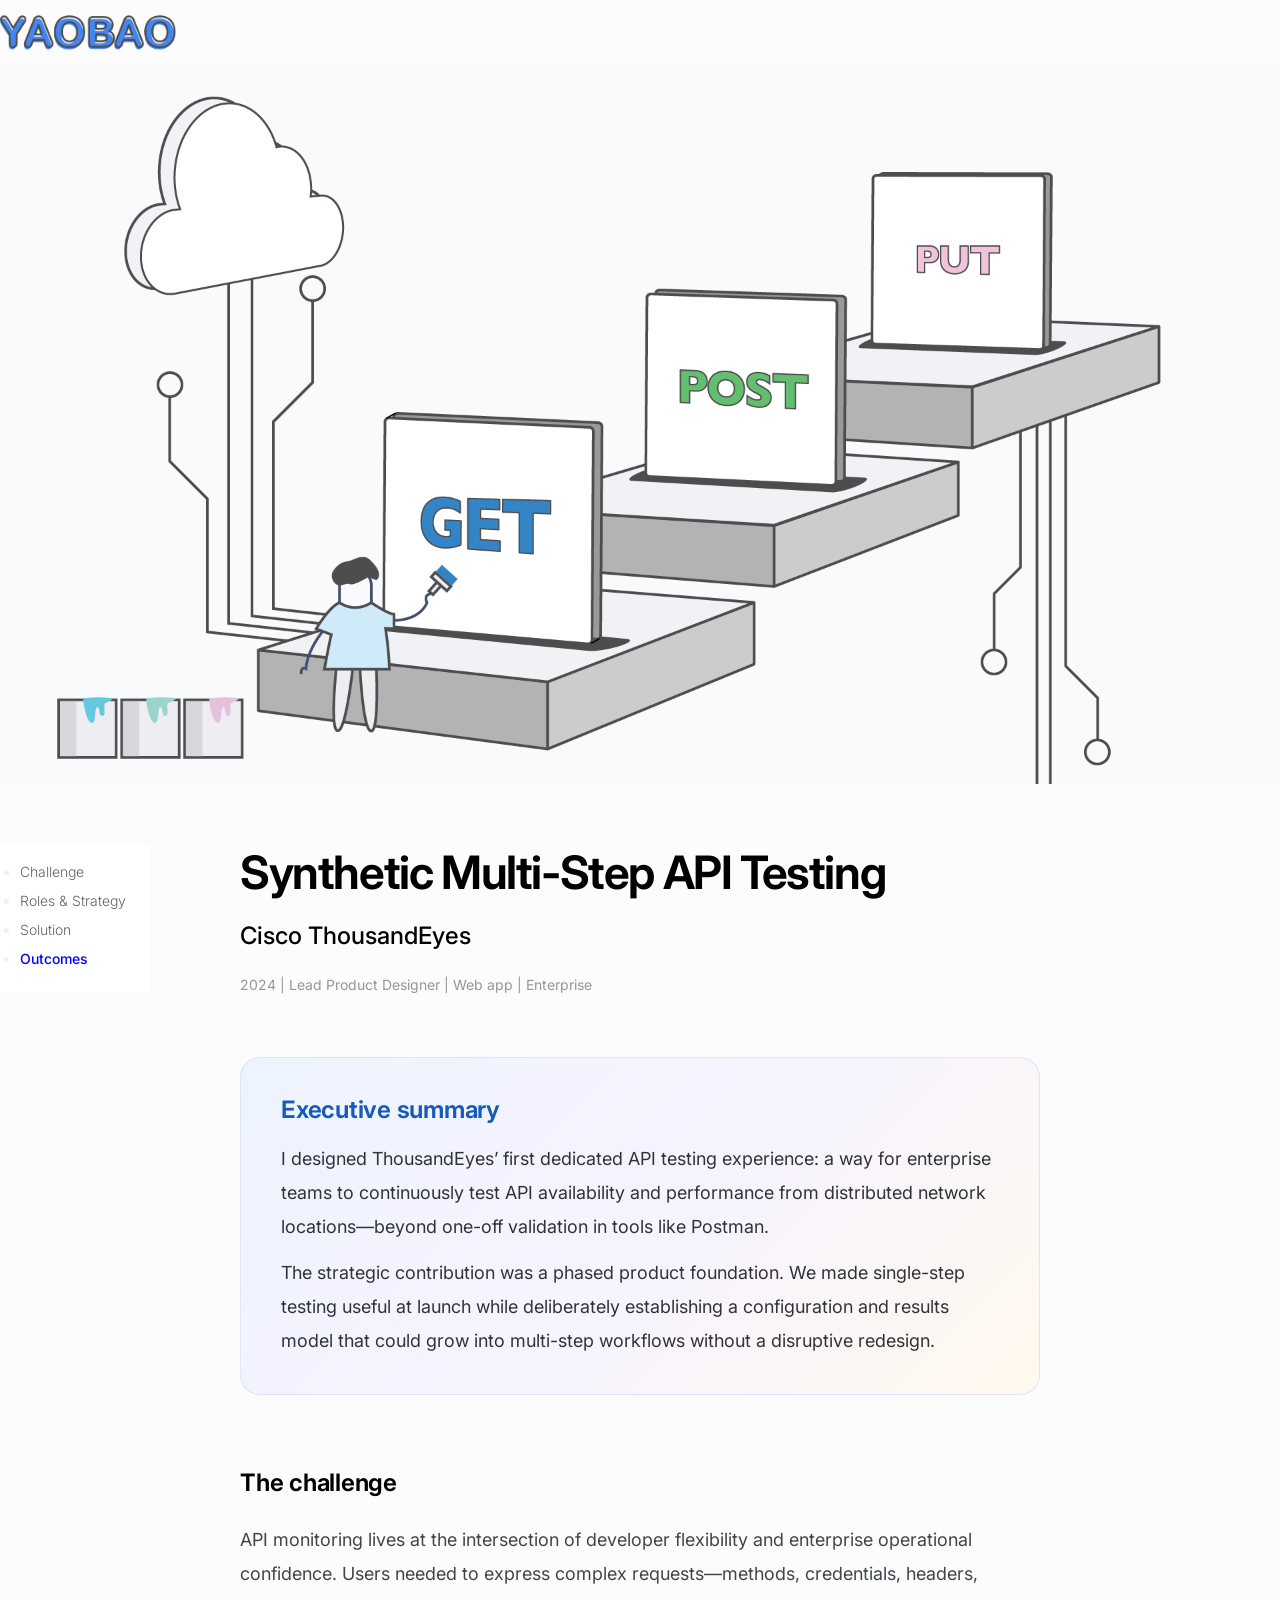
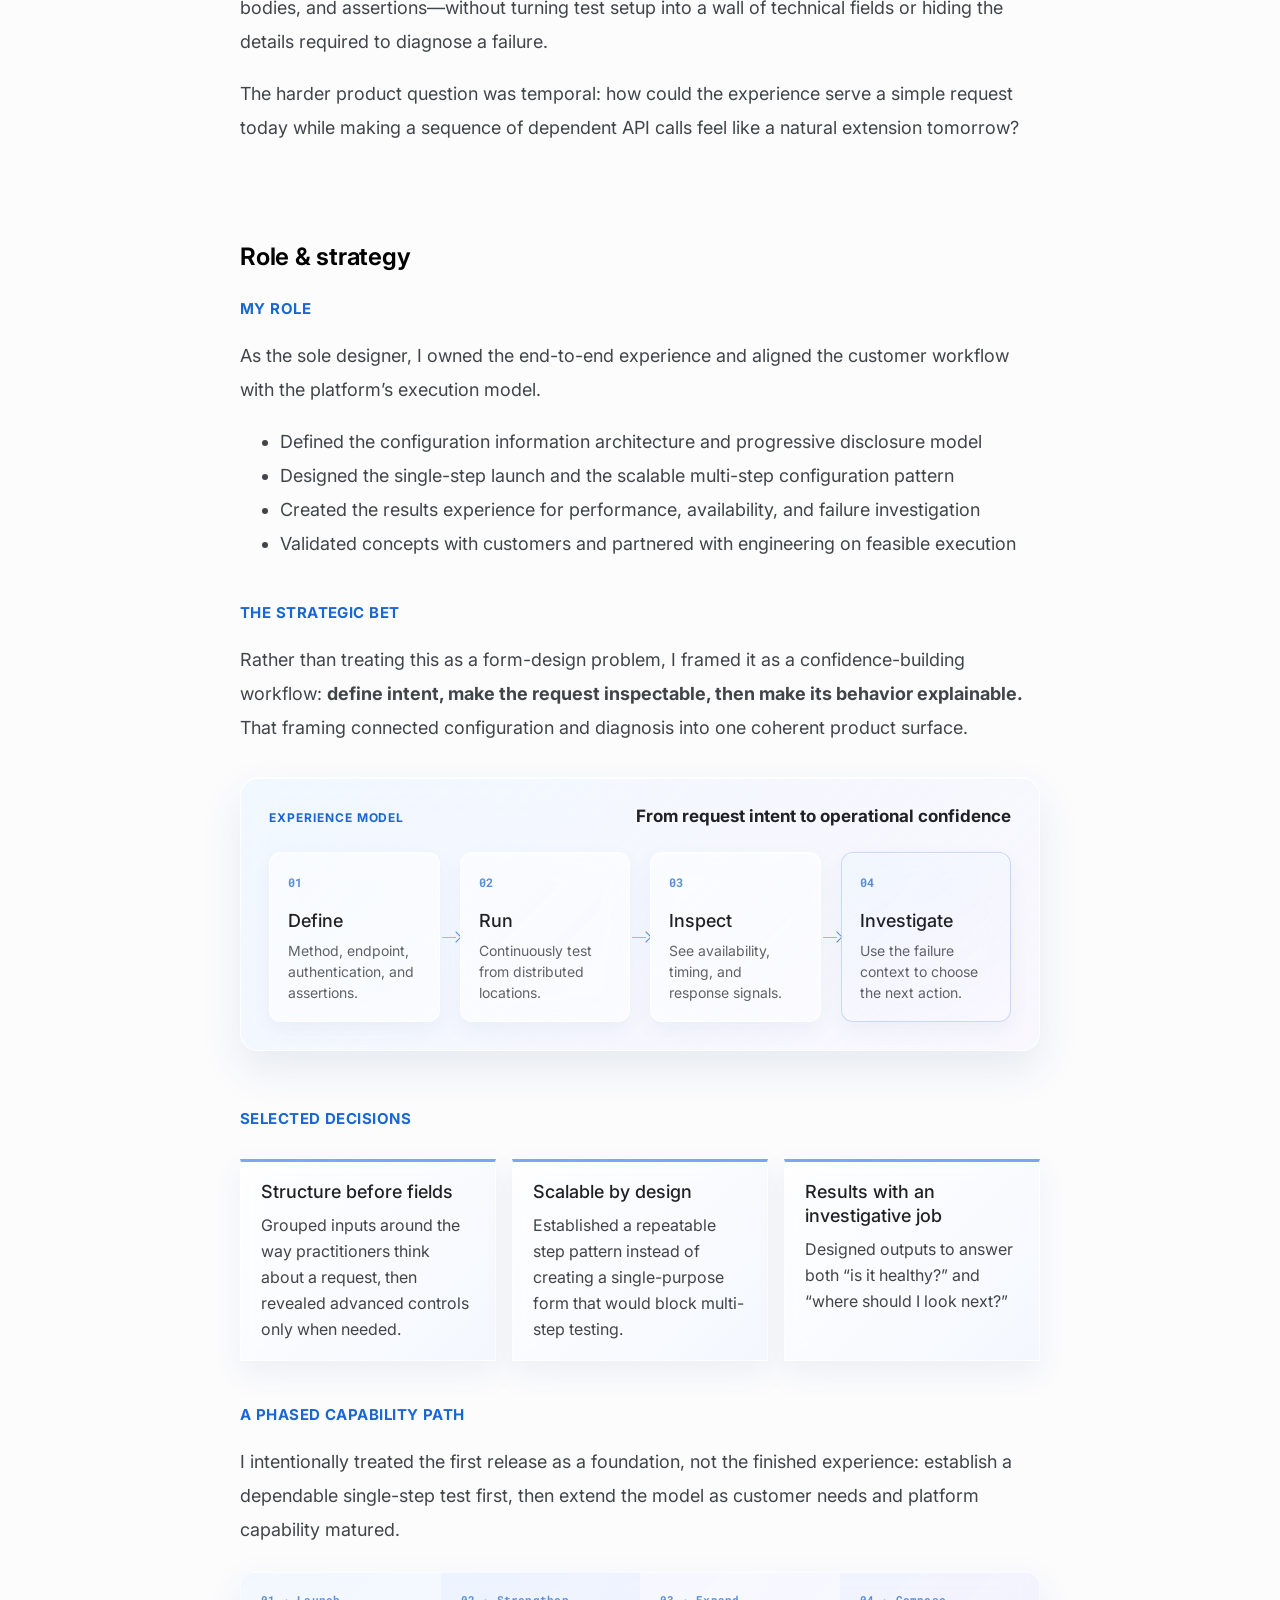
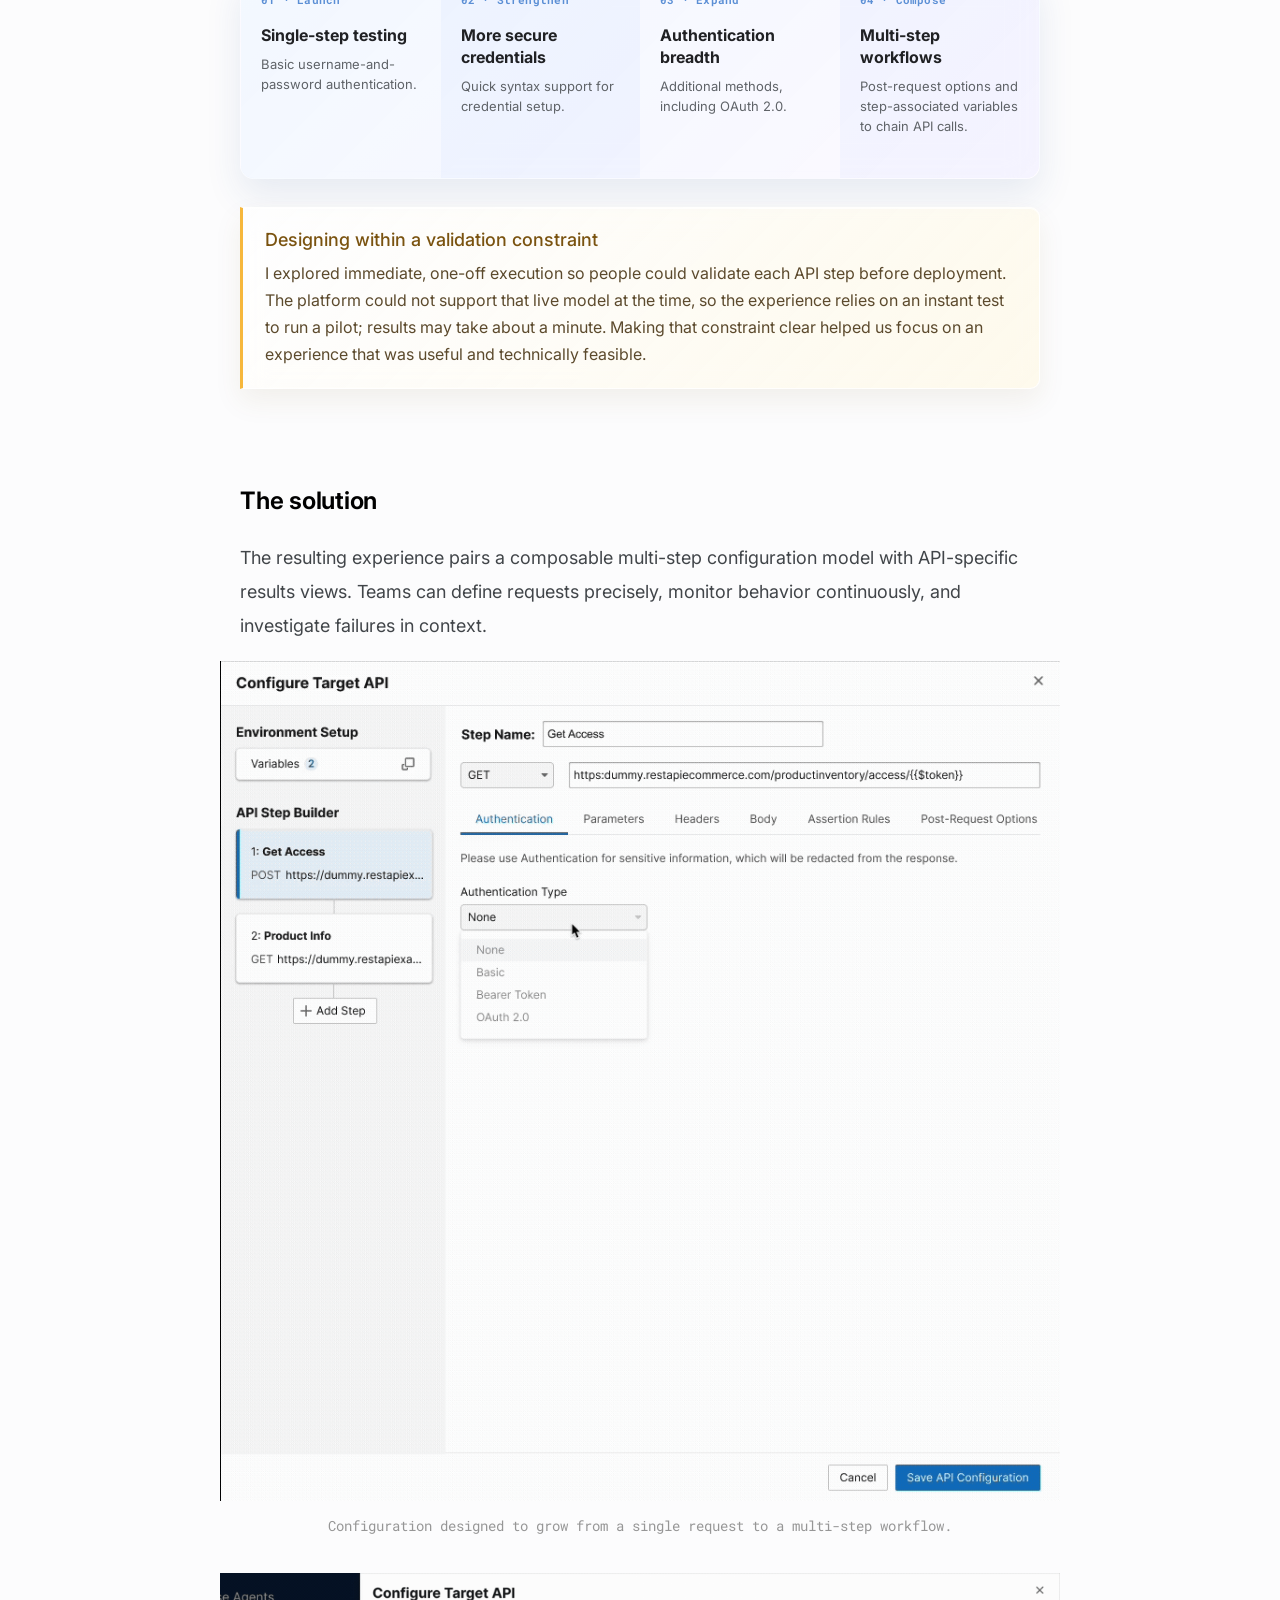
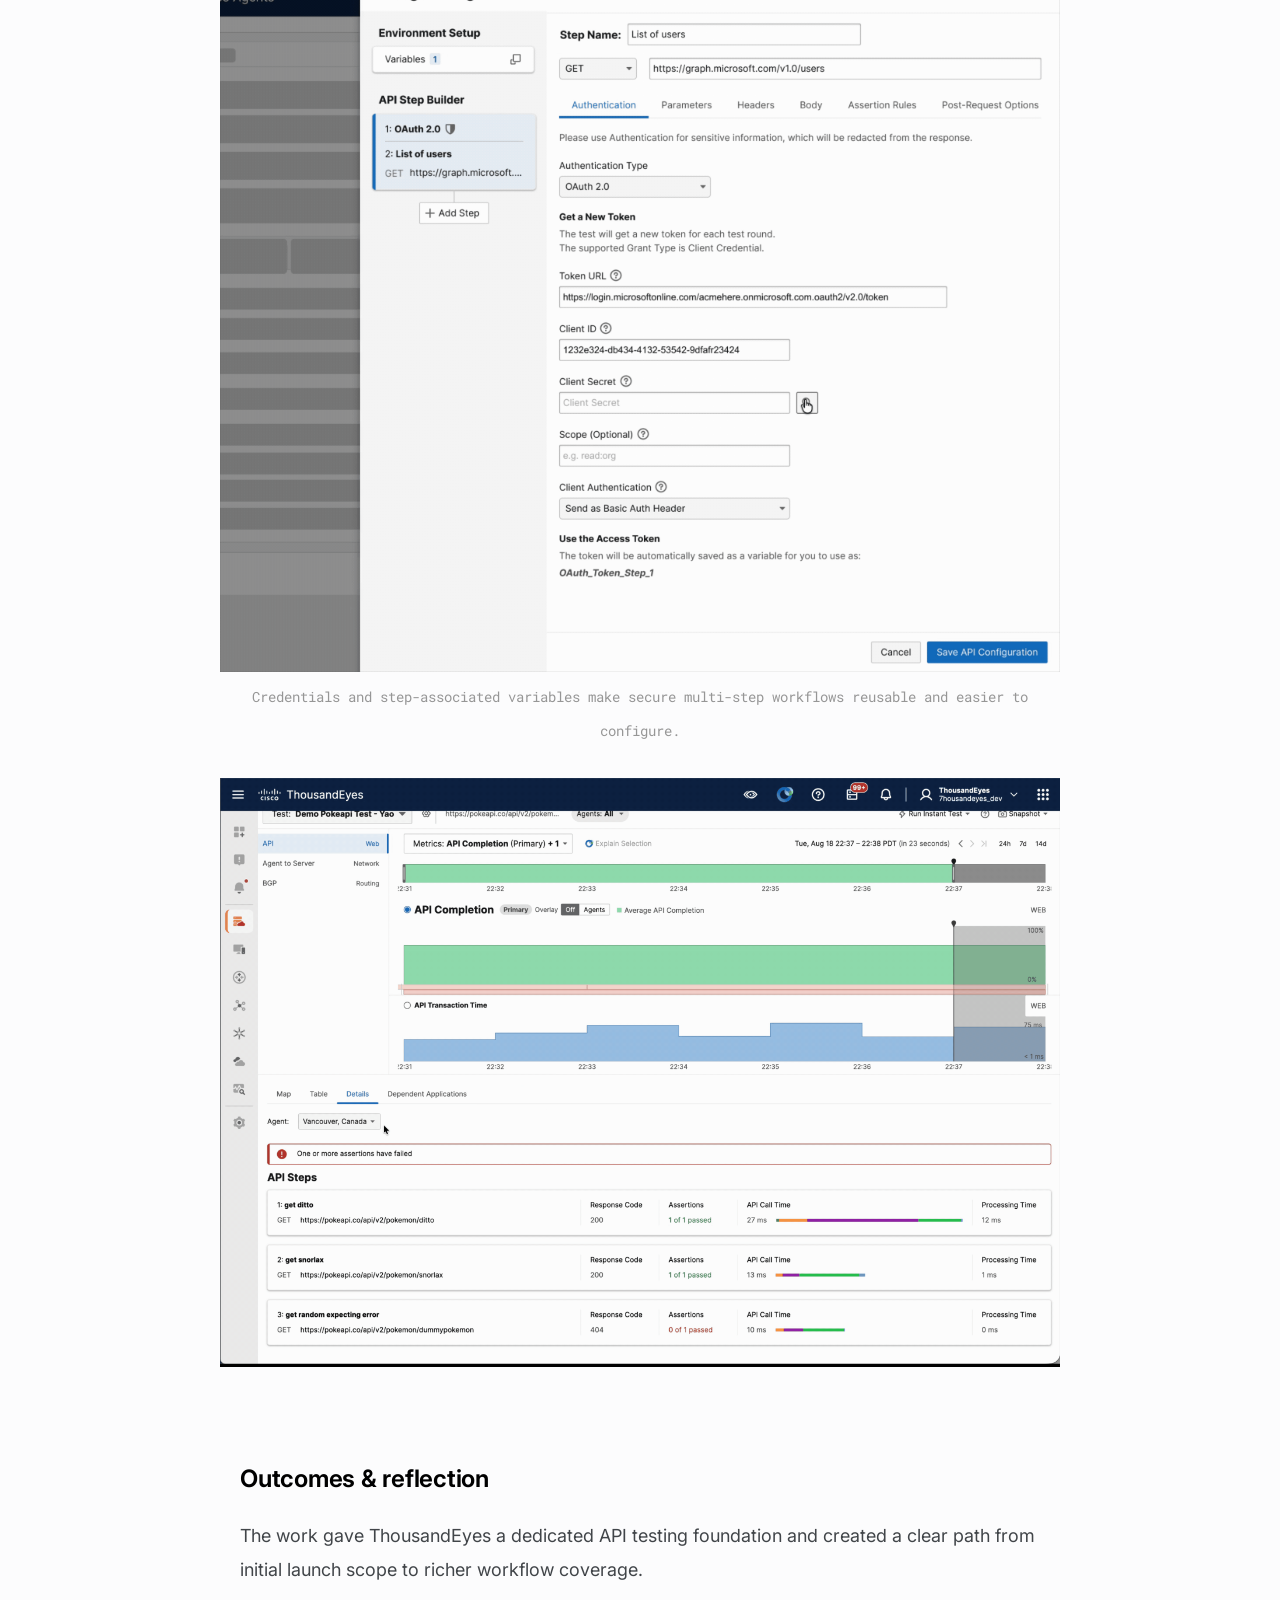
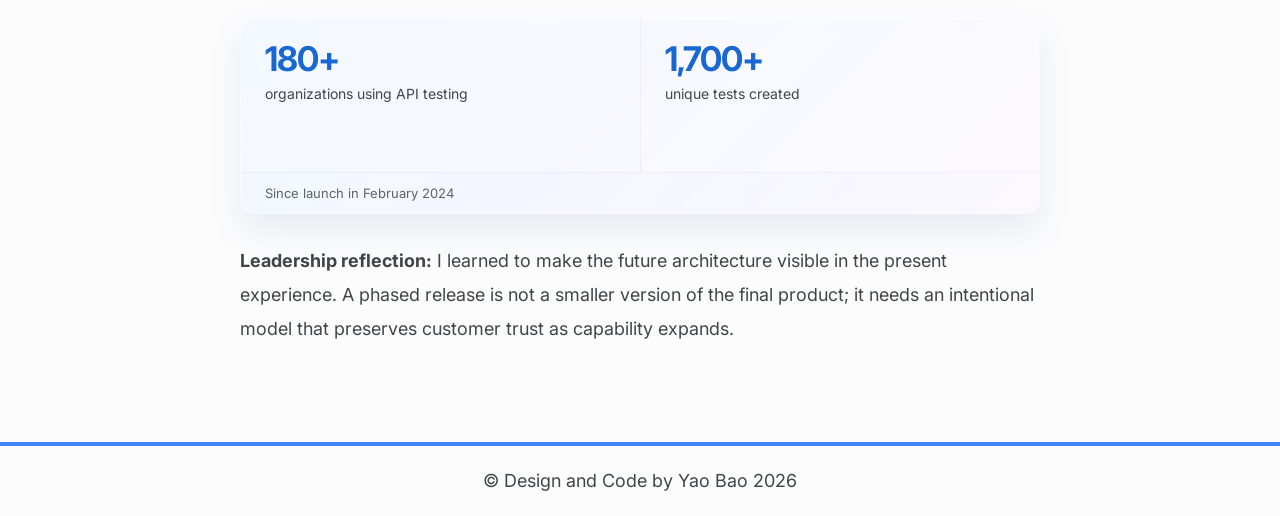
==== commit 5b37342d: "Link case study visuals to full-size assets" ====
--- a/1-API.html
+++ b/1-API.html
@@ -173,11 +173,11 @@
                     <section>
                         <header><h3 id='section3'>The solution</h3></header>
                         <p>The resulting experience pairs a composable multi-step configuration model with API-specific results views. Teams can define requests precisely, monitor behavior continuously, and investigate failures in context.</p>
-                        <img class="content-img" alt="Multi-step API test configuration showing a reusable, sequential request model." src="img/1-API/api_configurations.gif">
+                        <a href="img/1-API/api_configurations.gif" target="_blank" rel="noopener"><img class="content-img" alt="Multi-step API test configuration showing a reusable, sequential request model." src="img/1-API/api_configurations.gif"></a>
                         <p class="img-caption">Configuration designed to grow from a single request to a multi-step workflow.</p>
-                        <img class="content-img" alt="OAuth 2.0 authentication setup for an API test, showing a generated access token saved as a reusable variable for the next API step." src="img/1-API/api_cred_var.gif">
+                        <a href="img/1-API/api_cred_var.gif" target="_blank" rel="noopener"><img class="content-img" alt="OAuth 2.0 authentication setup for an API test, showing a generated access token saved as a reusable variable for the next API step." src="img/1-API/api_cred_var.gif"></a>
                         <p class="img-caption">Credentials and step-associated variables make secure multi-step workflows reusable and easier to configure.</p>
-                        <img class="content-img" alt="API test results view for assessing availability, performance, and failure signals." src="img/1-API/api_test_views.gif">
+                        <a href="img/1-API/api_test_views.gif" target="_blank" rel="noopener"><img class="content-img" alt="API test results view for assessing availability, performance, and failure signals." src="img/1-API/api_test_views.gif"></a>
                     </section>
                     <section>
                         <header><h3 id='section4'>Outcomes &amp; reflection</h3></header>
